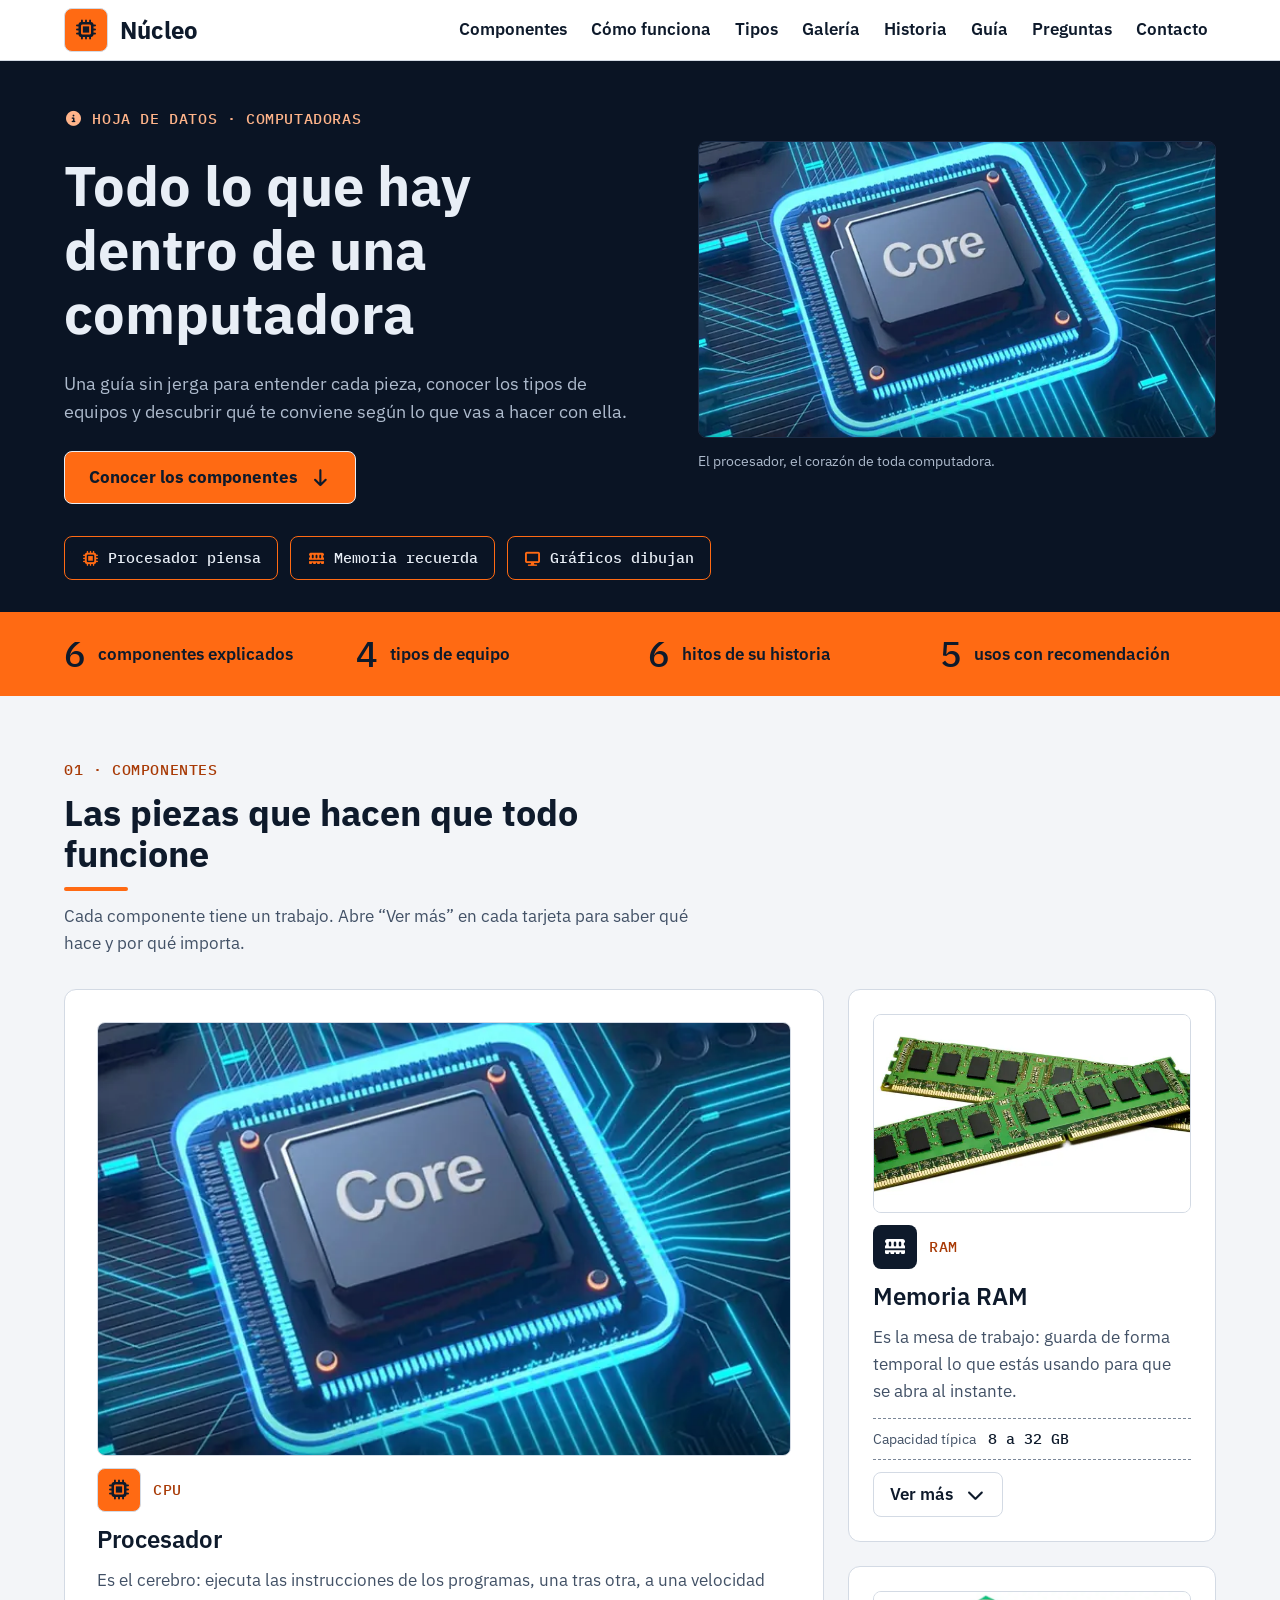
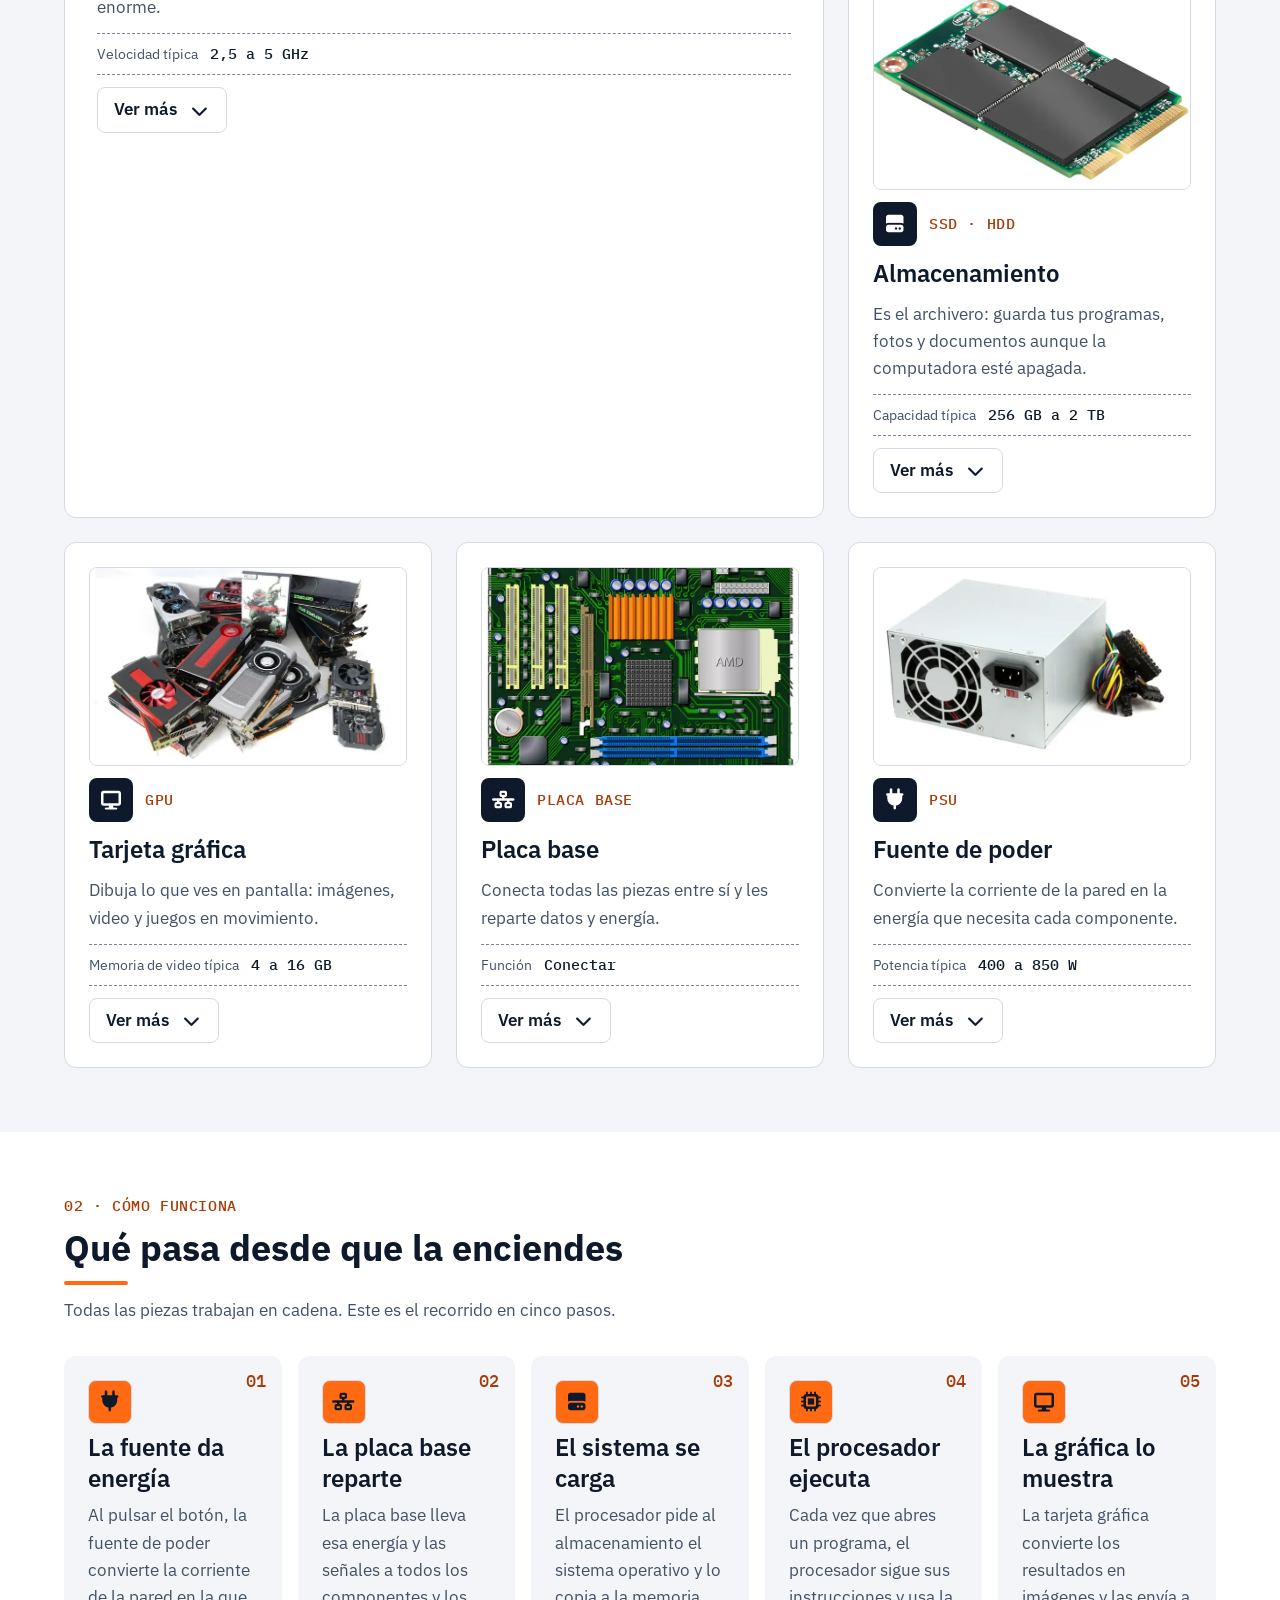
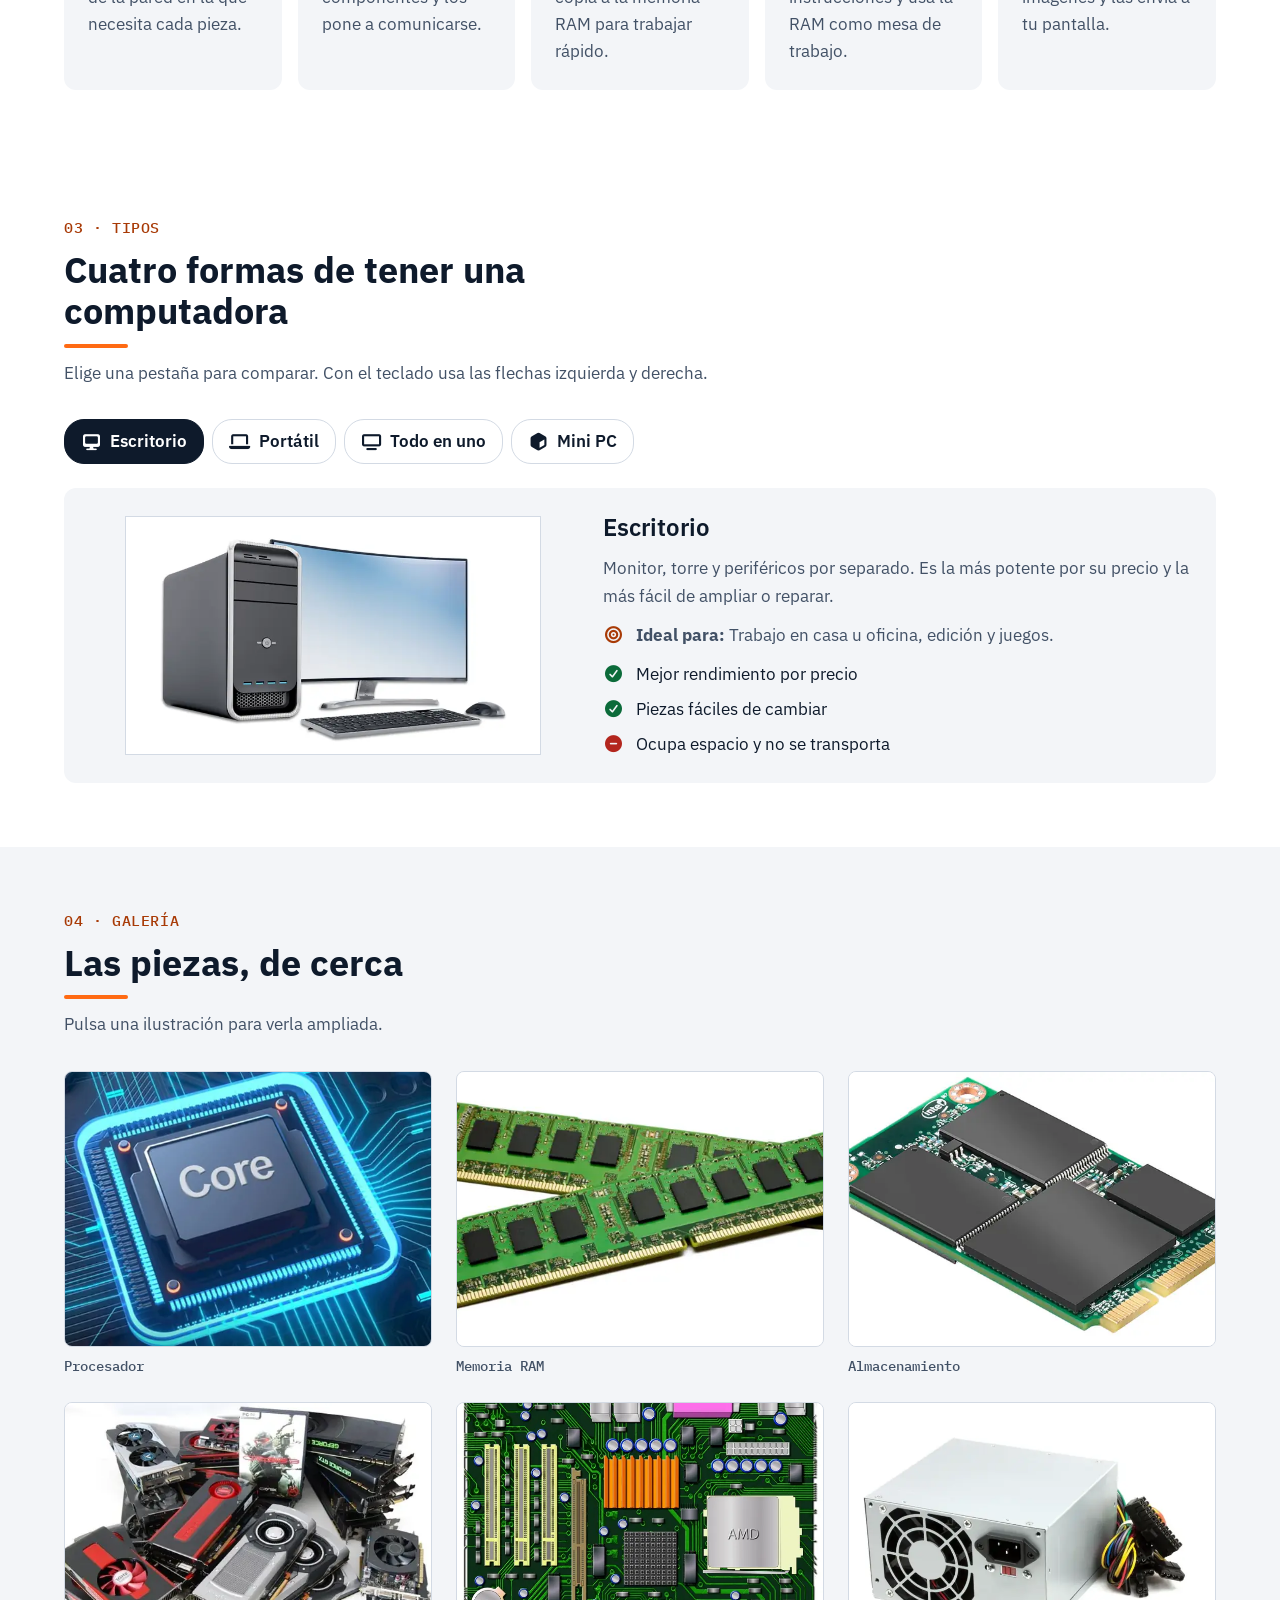
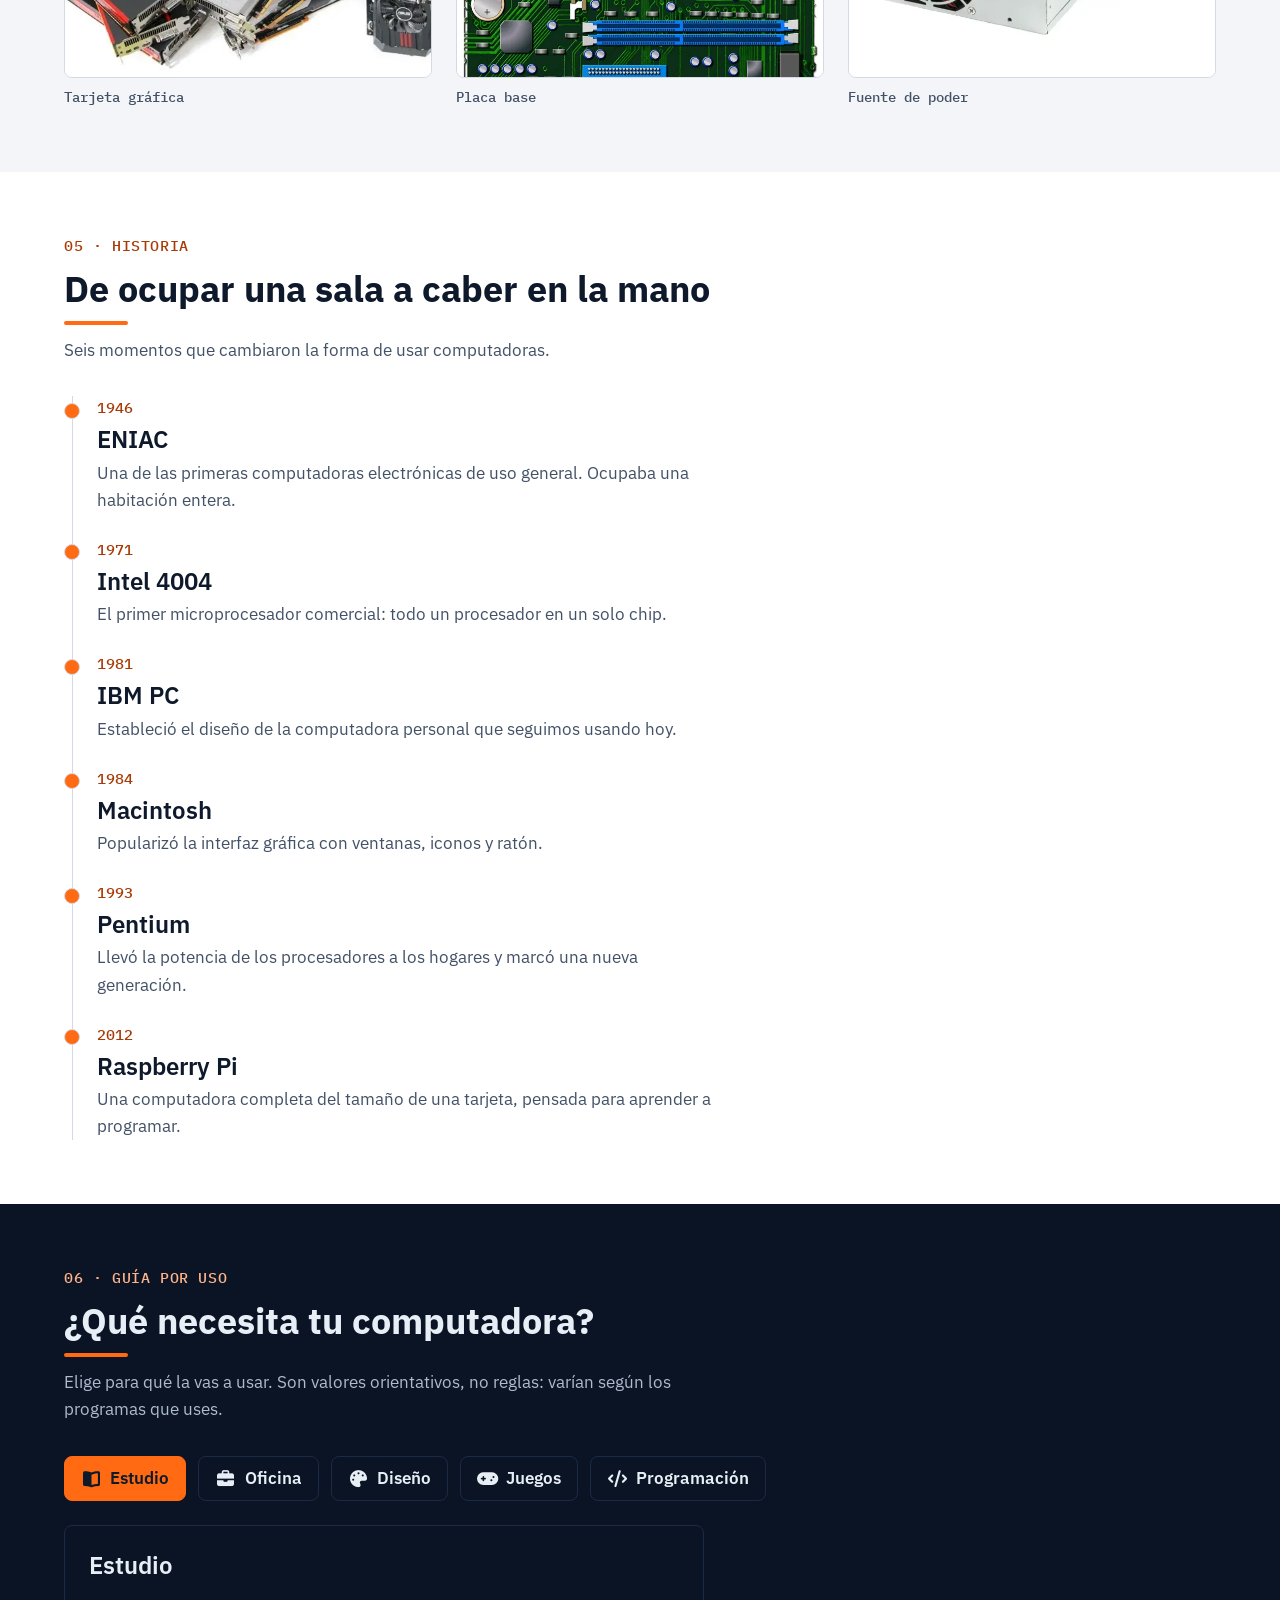
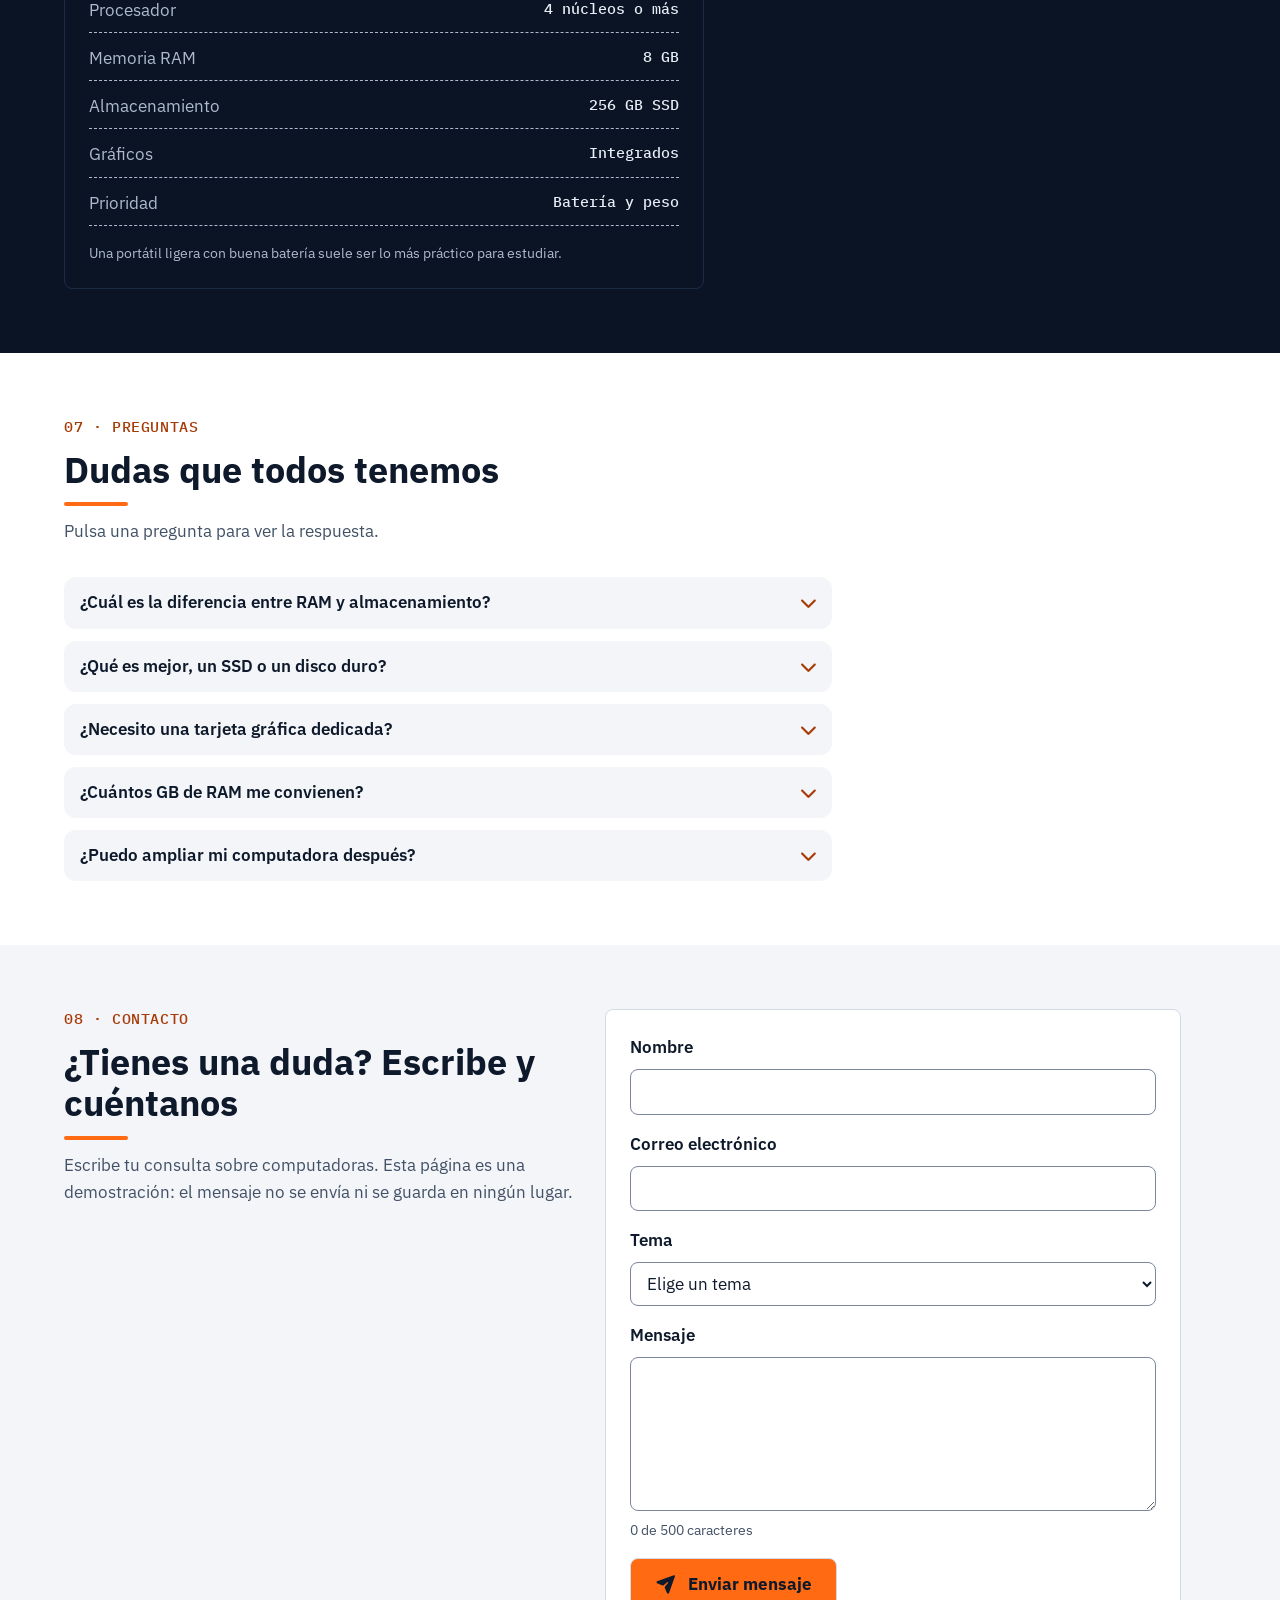
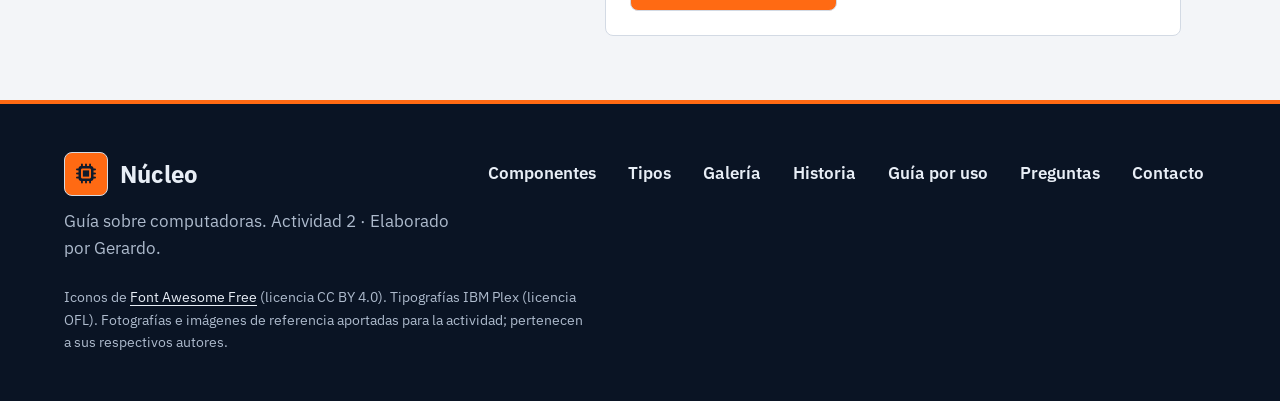
==== index.html @ 1a83756e "pagina estatica" ====
<!DOCTYPE html>
<html lang="es">
<head>
  <meta charset="utf-8">
  <meta name="viewport" content="width=device-width, initial-scale=1">
  <meta http-equiv="Content-Security-Policy" content="default-src 'self'; script-src 'self'; style-src 'self'; img-src 'self'; font-src 'self'; object-src 'none'; base-uri 'none'; form-action 'none'">
  <title>Núcleo · Qué hay dentro de una computadora</title>
  <meta name="description" content="Guía clara sobre computadoras: componentes, tipos, historia y qué equipo conviene según tu uso.">
  <link rel="icon" href="img/favicon.svg" type="image/svg+xml">
  <link rel="stylesheet" href="vendor/fontawesome/css/all.min.css">
  <link rel="stylesheet" href="css/estilos.css">
  <script src="js/app.js" defer></script>
</head>
<body>
  <a class="salto" href="#contenido">Saltar al contenido</a>

  <header class="encabezado">
    <div class="encabezado-interior">
      <a class="marca" href="#inicio" aria-label="Núcleo, ir al inicio">
        <span class="marca-logo"><i class="fa-solid fa-microchip" aria-hidden="true"></i></span>
        <span class="marca-nombre">Núcleo</span>
      </a>
      <button class="menu-boton" type="button" aria-expanded="false" aria-controls="menu-principal">
        <i class="fa-solid fa-bars" aria-hidden="true"></i>
        <span>Menú</span>
      </button>
      <nav id="menu-principal" class="menu" aria-label="Principal">
        <ul>
          <li><a href="#componentes">Componentes</a></li>
          <li><a href="#funcionamiento">Cómo funciona</a></li>
          <li><a href="#tipos">Tipos</a></li>
          <li><a href="#galeria">Galería</a></li>
          <li><a href="#historia">Historia</a></li>
          <li><a href="#guia">Guía</a></li>
          <li><a href="#preguntas">Preguntas</a></li>
          <li><a href="#contacto">Contacto</a></li>
        </ul>
      </nav>
    </div>
  </header>

  <main id="contenido">
    <section id="inicio" class="hero" aria-labelledby="hero-titulo">
      <div class="hero-interior">
        <div class="hero-texto">
          <p class="rotulo rotulo-noche"><i class="fa-solid fa-circle-info" aria-hidden="true"></i> Hoja de datos · Computadoras</p>
          <h1 id="hero-titulo">Todo lo que hay dentro de una computadora</h1>
          <p class="hero-descripcion">Una guía sin jerga para entender cada pieza, conocer los tipos de equipos y descubrir qué te conviene según lo que vas a hacer con ella.</p>
          <a class="boton boton-primario" href="#componentes">
            Conocer los componentes
            <i class="fa-solid fa-arrow-down" aria-hidden="true"></i>
          </a>
        </div>
        <figure class="hero-visual">
          <div class="hero-marco">
            <img src="img/procesador.webp" alt="Procesador moderno con la palabra Core sobre una placa con pistas luminosas azules" width="720" height="412">
          </div>
          <figcaption class="hero-leyenda">El procesador, el corazón de toda computadora.</figcaption>
        </figure>
      </div>
      <ul class="hero-luces" aria-label="Piezas que trabajan juntas">
        <li class="luz luz-1"><i class="fa-solid fa-microchip" aria-hidden="true"></i> Procesador piensa</li>
        <li class="luz luz-2"><i class="fa-solid fa-memory" aria-hidden="true"></i> Memoria recuerda</li>
        <li class="luz luz-3"><i class="fa-solid fa-display" aria-hidden="true"></i> Gráficos dibujan</li>
      </ul>
    </section>

    <section class="cifras" aria-label="La guía en cifras">
      <ul class="cifras-lista">
        <li><span class="cifra">6</span> <span>componentes explicados</span></li>
        <li><span class="cifra">4</span> <span>tipos de equipo</span></li>
        <li><span class="cifra">6</span> <span>hitos de su historia</span></li>
        <li><span class="cifra">5</span> <span>usos con recomendación</span></li>
      </ul>
    </section>

    <section id="componentes" class="seccion" aria-labelledby="componentes-titulo">
      <div class="contenedor">
        <header class="seccion-cabecera">
          <p class="rotulo">01 · Componentes</p>
          <h2 id="componentes-titulo">Las piezas que hacen que todo funcione</h2>
          <p class="seccion-intro">Cada componente tiene un trabajo. Abre “Ver más” en cada tarjeta para saber qué hace y por qué importa.</p>
        </header>
        <div class="tarjetas">
          <article class="tarjeta tarjeta-destacada">
            <img class="tarjeta-foto" src="img/procesador.webp" alt="Procesador moderno con la palabra Core sobre una placa con pistas luminosas" width="720" height="412" loading="lazy">
            <div class="tarjeta-cabecera">
              <span class="tarjeta-icono"><i class="fa-solid fa-microchip" aria-hidden="true"></i></span>
              <p class="rotulo">CPU</p>
            </div>
            <h3>Procesador</h3>
            <p>Es el cerebro: ejecuta las instrucciones de los programas, una tras otra, a una velocidad enorme.</p>
            <p class="dato"><span class="dato-rotulo">Velocidad típica</span> <span class="dato-valor">2,5 a 5 GHz</span></p>
            <button class="ver-mas" type="button" aria-expanded="false" aria-controls="detalle-cpu">
              <span class="ver-mas-texto">Ver más</span>
              <i class="fa-solid fa-chevron-down" aria-hidden="true"></i>
            </button>
            <div id="detalle-cpu" class="detalle" hidden>
              <p>Un procesador moderno reúne varios núcleos: cada uno puede encargarse de una tarea distinta al mismo tiempo. Más núcleos ayudan al editar video o al abrir muchos programas; una velocidad mayor ayuda a que cada tarea termine antes.</p>
              <h4>Qué mirar al comprar</h4>
              <ul class="lista-iconos">
                <li><i class="fa-solid fa-circle-check" aria-hidden="true"></i> Cantidad de núcleos e hilos</li>
                <li><i class="fa-solid fa-circle-check" aria-hidden="true"></i> Velocidad en GHz</li>
                <li><i class="fa-solid fa-circle-check" aria-hidden="true"></i> Que sea compatible con tu placa base</li>
              </ul>
              <p class="curioso"><i class="fa-solid fa-lightbulb" aria-hidden="true"></i> <span><strong>Dato curioso:</strong> Un procesador se calienta: por eso lleva un disipador con ventilador encima.</span></p>
            </div>
          </article>

          <article class="tarjeta">
            <img class="tarjeta-foto" src="img/memoria-ram.webp" alt="Dos módulos de memoria RAM sobre fondo blanco" width="720" height="412" loading="lazy">
            <div class="tarjeta-cabecera">
              <span class="tarjeta-icono"><i class="fa-solid fa-memory" aria-hidden="true"></i></span>
              <p class="rotulo">RAM</p>
            </div>
            <h3>Memoria RAM</h3>
            <p>Es la mesa de trabajo: guarda de forma temporal lo que estás usando para que se abra al instante.</p>
            <p class="dato"><span class="dato-rotulo">Capacidad típica</span> <span class="dato-valor">8 a 32 GB</span></p>
            <button class="ver-mas" type="button" aria-expanded="false" aria-controls="detalle-ram">
              <span class="ver-mas-texto">Ver más</span>
              <i class="fa-solid fa-chevron-down" aria-hidden="true"></i>
            </button>
            <div id="detalle-ram" class="detalle" hidden>
              <p>Cuando apagas la computadora, la RAM se vacía. Si te falta memoria, el equipo se vuelve lento al tener muchas pestañas o programas abiertos a la vez.</p>
              <h4>Qué mirar al comprar</h4>
              <ul class="lista-iconos">
                <li><i class="fa-solid fa-circle-check" aria-hidden="true"></i> Capacidad total en GB</li>
                <li><i class="fa-solid fa-circle-check" aria-hidden="true"></i> Tipo (DDR4 o DDR5) compatible con tu placa</li>
                <li><i class="fa-solid fa-circle-check" aria-hidden="true"></i> Dos módulos iguales rinden mejor que uno</li>
              </ul>
              <p class="curioso"><i class="fa-solid fa-lightbulb" aria-hidden="true"></i> <span><strong>Dato curioso:</strong> La RAM es miles de veces más rápida que un disco, por eso se usa de mesa de trabajo.</span></p>
            </div>
          </article>

          <article class="tarjeta">
            <img class="tarjeta-foto" src="img/almacenamiento.webp" alt="Unidad de estado sólido con sus chips negros y su conector dorado" width="720" height="412" loading="lazy">
            <div class="tarjeta-cabecera">
              <span class="tarjeta-icono"><i class="fa-solid fa-hard-drive" aria-hidden="true"></i></span>
              <p class="rotulo">SSD · HDD</p>
            </div>
            <h3>Almacenamiento</h3>
            <p>Es el archivero: guarda tus programas, fotos y documentos aunque la computadora esté apagada.</p>
            <p class="dato"><span class="dato-rotulo">Capacidad típica</span> <span class="dato-valor">256 GB a 2 TB</span></p>
            <button class="ver-mas" type="button" aria-expanded="false" aria-controls="detalle-almacenamiento">
              <span class="ver-mas-texto">Ver más</span>
              <i class="fa-solid fa-chevron-down" aria-hidden="true"></i>
            </button>
            <div id="detalle-almacenamiento" class="detalle" hidden>
              <p>Las unidades de estado sólido (SSD) no tienen partes móviles y arrancan el sistema mucho más rápido que los discos duros (HDD), que a cambio ofrecen más espacio por menos dinero.</p>
              <h4>Qué mirar al comprar</h4>
              <ul class="lista-iconos">
                <li><i class="fa-solid fa-circle-check" aria-hidden="true"></i> SSD antes que HDD si quieres velocidad</li>
                <li><i class="fa-solid fa-circle-check" aria-hidden="true"></i> Capacidad según tus archivos</li>
                <li><i class="fa-solid fa-circle-check" aria-hidden="true"></i> Formato: 2,5 pulgadas o M.2</li>
              </ul>
              <p class="curioso"><i class="fa-solid fa-lightbulb" aria-hidden="true"></i> <span><strong>Dato curioso:</strong> Un SSD no tiene partes que se muevan, así que resiste mejor los golpes.</span></p>
            </div>
          </article>

          <article class="tarjeta">
            <img class="tarjeta-foto" src="img/tarjeta-grafica.webp" alt="Montón de tarjetas gráficas de distintas marcas" width="720" height="412" loading="lazy">
            <div class="tarjeta-cabecera">
              <span class="tarjeta-icono"><i class="fa-solid fa-display" aria-hidden="true"></i></span>
              <p class="rotulo">GPU</p>
            </div>
            <h3>Tarjeta gráfica</h3>
            <p>Dibuja lo que ves en pantalla: imágenes, video y juegos en movimiento.</p>
            <p class="dato"><span class="dato-rotulo">Memoria de video típica</span> <span class="dato-valor">4 a 16 GB</span></p>
            <button class="ver-mas" type="button" aria-expanded="false" aria-controls="detalle-gpu">
              <span class="ver-mas-texto">Ver más</span>
              <i class="fa-solid fa-chevron-down" aria-hidden="true"></i>
            </button>
            <div id="detalle-gpu" class="detalle" hidden>
              <p>Muchos equipos traen los gráficos integrados en el procesador, suficientes para ofimática y video. Una tarjeta dedicada se vuelve útil en diseño 3D, edición de video y videojuegos exigentes.</p>
              <h4>Qué mirar al comprar</h4>
              <ul class="lista-iconos">
                <li><i class="fa-solid fa-circle-check" aria-hidden="true"></i> Memoria de video (GB)</li>
                <li><i class="fa-solid fa-circle-check" aria-hidden="true"></i> Que tu fuente tenga potencia y conectores suficientes</li>
                <li><i class="fa-solid fa-circle-check" aria-hidden="true"></i> Que quepa en tu gabinete</li>
              </ul>
              <p class="curioso"><i class="fa-solid fa-lightbulb" aria-hidden="true"></i> <span><strong>Dato curioso:</strong> Las tarjetas gráficas también se usan para tareas de cálculo, no solo para juegos.</span></p>
            </div>
          </article>

          <article class="tarjeta">
            <img class="tarjeta-foto" src="img/placa-base.webp" alt="Placa base con zócalo del procesador, ranuras de memoria y de expansión" width="720" height="412" loading="lazy">
            <div class="tarjeta-cabecera">
              <span class="tarjeta-icono"><i class="fa-solid fa-network-wired" aria-hidden="true"></i></span>
              <p class="rotulo">Placa base</p>
            </div>
            <h3>Placa base</h3>
            <p>Conecta todas las piezas entre sí y les reparte datos y energía.</p>
            <p class="dato"><span class="dato-rotulo">Función</span> <span class="dato-valor">Conectar</span></p>
            <button class="ver-mas" type="button" aria-expanded="false" aria-controls="detalle-placa">
              <span class="ver-mas-texto">Ver más</span>
              <i class="fa-solid fa-chevron-down" aria-hidden="true"></i>
            </button>
            <div id="detalle-placa" class="detalle" hidden>
              <p>Define qué procesador y qué memoria puedes instalar, y cuántas unidades o puertos admite. Es la pieza que decide cuánto podrás ampliar tu equipo en el futuro.</p>
              <h4>Qué mirar al comprar</h4>
              <ul class="lista-iconos">
                <li><i class="fa-solid fa-circle-check" aria-hidden="true"></i> Zócalo compatible con tu procesador</li>
                <li><i class="fa-solid fa-circle-check" aria-hidden="true"></i> Cantidad de ranuras de memoria</li>
                <li><i class="fa-solid fa-circle-check" aria-hidden="true"></i> Puertos y ranuras M.2 disponibles</li>
              </ul>
              <p class="curioso"><i class="fa-solid fa-lightbulb" aria-hidden="true"></i> <span><strong>Dato curioso:</strong> Los condensadores que se ven como cilindros guardan y suavizan la energía.</span></p>
            </div>
          </article>

          <article class="tarjeta">
            <img class="tarjeta-foto" src="img/fuente-poder.webp" alt="Fuente de poder metálica con ventilador, conector de corriente y cables de colores" width="720" height="412" loading="lazy">
            <div class="tarjeta-cabecera">
              <span class="tarjeta-icono"><i class="fa-solid fa-plug" aria-hidden="true"></i></span>
              <p class="rotulo">PSU</p>
            </div>
            <h3>Fuente de poder</h3>
            <p>Convierte la corriente de la pared en la energía que necesita cada componente.</p>
            <p class="dato"><span class="dato-rotulo">Potencia típica</span> <span class="dato-valor">400 a 850 W</span></p>
            <button class="ver-mas" type="button" aria-expanded="false" aria-controls="detalle-fuente">
              <span class="ver-mas-texto">Ver más</span>
              <i class="fa-solid fa-chevron-down" aria-hidden="true"></i>
            </button>
            <div id="detalle-fuente" class="detalle" hidden>
              <p>Una fuente de calidad protege al resto de las piezas. Debe tener potencia de sobra para el equipo: un equipo con tarjeta gráfica dedicada necesita más que uno de oficina.</p>
              <h4>Qué mirar al comprar</h4>
              <ul class="lista-iconos">
                <li><i class="fa-solid fa-circle-check" aria-hidden="true"></i> Potencia en vatios con margen</li>
                <li><i class="fa-solid fa-circle-check" aria-hidden="true"></i> Certificación de eficiencia</li>
                <li><i class="fa-solid fa-circle-check" aria-hidden="true"></i> Conectores para tu tarjeta gráfica</li>
              </ul>
              <p class="curioso"><i class="fa-solid fa-lightbulb" aria-hidden="true"></i> <span><strong>Dato curioso:</strong> Un ventilador enfría la fuente y saca el aire caliente del gabinete.</span></p>
            </div>
          </article>
        </div>
      </div>
    </section>

    <section id="funcionamiento" class="seccion seccion-alt" aria-labelledby="funcionamiento-titulo">
      <div class="contenedor">
        <header class="seccion-cabecera">
          <p class="rotulo">02 · Cómo funciona</p>
          <h2 id="funcionamiento-titulo">Qué pasa desde que la enciendes</h2>
          <p class="seccion-intro">Todas las piezas trabajan en cadena. Este es el recorrido en cinco pasos.</p>
        </header>
        <ol class="pasos">
          <li>
            <span class="paso-icono"><i class="fa-solid fa-plug" aria-hidden="true"></i></span>
            <h3>La fuente da energía</h3>
            <p>Al pulsar el botón, la fuente de poder convierte la corriente de la pared en la que necesita cada pieza.</p>
          </li>
          <li>
            <span class="paso-icono"><i class="fa-solid fa-network-wired" aria-hidden="true"></i></span>
            <h3>La placa base reparte</h3>
            <p>La placa base lleva esa energía y las señales a todos los componentes y los pone a comunicarse.</p>
          </li>
          <li>
            <span class="paso-icono"><i class="fa-solid fa-hard-drive" aria-hidden="true"></i></span>
            <h3>El sistema se carga</h3>
            <p>El procesador pide al almacenamiento el sistema operativo y lo copia a la memoria RAM para trabajar rápido.</p>
          </li>
          <li>
            <span class="paso-icono"><i class="fa-solid fa-microchip" aria-hidden="true"></i></span>
            <h3>El procesador ejecuta</h3>
            <p>Cada vez que abres un programa, el procesador sigue sus instrucciones y usa la RAM como mesa de trabajo.</p>
          </li>
          <li>
            <span class="paso-icono"><i class="fa-solid fa-display" aria-hidden="true"></i></span>
            <h3>La gráfica lo muestra</h3>
            <p>La tarjeta gráfica convierte los resultados en imágenes y las envía a tu pantalla.</p>
          </li>
        </ol>
      </div>
    </section>

    <section id="tipos" class="seccion seccion-alt" aria-labelledby="tipos-titulo">
      <div class="contenedor">
        <header class="seccion-cabecera">
          <p class="rotulo">03 · Tipos</p>
          <h2 id="tipos-titulo">Cuatro formas de tener una computadora</h2>
          <p class="seccion-intro">Elige una pestaña para comparar. Con el teclado usa las flechas izquierda y derecha.</p>
        </header>
        <div class="pestanas">
          <div class="pestanas-lista" role="tablist" aria-label="Tipos de computadoras">
            <button class="pestana" id="pestana-escritorio" role="tab" type="button" aria-selected="true" aria-controls="panel-escritorio"><i class="fa-solid fa-desktop" aria-hidden="true"></i> Escritorio</button>
            <button class="pestana" id="pestana-portatil" role="tab" type="button" aria-selected="false" aria-controls="panel-portatil" tabindex="-1"><i class="fa-solid fa-laptop" aria-hidden="true"></i> Portátil</button>
            <button class="pestana" id="pestana-todo-en-uno" role="tab" type="button" aria-selected="false" aria-controls="panel-todo-en-uno" tabindex="-1"><i class="fa-solid fa-tv" aria-hidden="true"></i> Todo en uno</button>
            <button class="pestana" id="pestana-mini-pc" role="tab" type="button" aria-selected="false" aria-controls="panel-mini-pc" tabindex="-1"><i class="fa-solid fa-cube" aria-hidden="true"></i> Mini PC</button>
          </div>

          <div class="panel" id="panel-escritorio" role="tabpanel" aria-labelledby="pestana-escritorio" tabindex="0">
            <img src="img/tipo-escritorio.webp" alt="Dibujo de una computadora de escritorio con monitor, torre y teclado" width="320" height="240">
            <div class="panel-texto">
              <h3>Escritorio</h3>
              <p>Monitor, torre y periféricos por separado. Es la más potente por su precio y la más fácil de ampliar o reparar.</p>
              <p class="ideal"><i class="fa-solid fa-bullseye" aria-hidden="true"></i> <span><strong>Ideal para:</strong> Trabajo en casa u oficina, edición y juegos.</span></p>
              <ul class="lista-iconos">
                <li><i class="fa-solid fa-circle-check" aria-hidden="true"></i> Mejor rendimiento por precio</li>
                <li><i class="fa-solid fa-circle-check" aria-hidden="true"></i> Piezas fáciles de cambiar</li>
                <li><i class="fa-solid fa-circle-minus" aria-hidden="true"></i> Ocupa espacio y no se transporta</li>
              </ul>
            </div>
          </div>
          <div class="panel" id="panel-portatil" role="tabpanel" aria-labelledby="pestana-portatil" tabindex="0" hidden>
            <img src="img/tipo-portatil.webp" alt="Dibujo de una computadora portátil abierta" width="320" height="240">
            <div class="panel-texto">
              <h3>Portátil</h3>
              <p>Pantalla, teclado y batería en un solo cuerpo. Se lleva a todas partes y funciona sin enchufe durante horas.</p>
              <p class="ideal"><i class="fa-solid fa-bullseye" aria-hidden="true"></i> <span><strong>Ideal para:</strong> Estudiantes, viajes y trabajo en movimiento.</span></p>
              <ul class="lista-iconos">
                <li><i class="fa-solid fa-circle-check" aria-hidden="true"></i> Se transporta con facilidad</li>
                <li><i class="fa-solid fa-circle-check" aria-hidden="true"></i> Trae batería integrada</li>
                <li><i class="fa-solid fa-circle-minus" aria-hidden="true"></i> Ampliarla es más difícil</li>
              </ul>
            </div>
          </div>
          <div class="panel" id="panel-todo-en-uno" role="tabpanel" aria-labelledby="pestana-todo-en-uno" tabindex="0" hidden>
            <img src="img/tipo-todo-en-uno.webp" alt="Dibujo de una computadora todo en uno: la pantalla contiene las piezas" width="320" height="240">
            <div class="panel-texto">
              <h3>Todo en uno</h3>
              <p>Las piezas viven detrás de la pantalla. Deja el escritorio limpio y con pocos cables.</p>
              <p class="ideal"><i class="fa-solid fa-bullseye" aria-hidden="true"></i> <span><strong>Ideal para:</strong> Hogar, recepciones y oficinas con poco espacio.</span></p>
              <ul class="lista-iconos">
                <li><i class="fa-solid fa-circle-check" aria-hidden="true"></i> Ordenada y con pocos cables</li>
                <li><i class="fa-solid fa-circle-check" aria-hidden="true"></i> Ideal para el hogar y la oficina</li>
                <li><i class="fa-solid fa-circle-minus" aria-hidden="true"></i> Difícil de reparar o ampliar</li>
              </ul>
            </div>
          </div>
          <div class="panel" id="panel-mini-pc" role="tabpanel" aria-labelledby="pestana-mini-pc" tabindex="0" hidden>
            <img src="img/tipo-mini-pc.webp" alt="Dibujo de una mini PC: una caja pequeña junto a un monitor" width="320" height="240">
            <div class="panel-texto">
              <h3>Mini PC</h3>
              <p>Una caja del tamaño de un libro que se conecta a cualquier pantalla. Consume poca energía y casi no hace ruido.</p>
              <p class="ideal"><i class="fa-solid fa-bullseye" aria-hidden="true"></i> <span><strong>Ideal para:</strong> Salas, oficinas y proyectos con poco consumo.</span></p>
              <ul class="lista-iconos">
                <li><i class="fa-solid fa-circle-check" aria-hidden="true"></i> Ocupa muy poco espacio</li>
                <li><i class="fa-solid fa-circle-check" aria-hidden="true"></i> Bajo consumo de energía</li>
                <li><i class="fa-solid fa-circle-minus" aria-hidden="true"></i> Menos potencia para juegos exigentes</li>
              </ul>
            </div>
          </div>
        </div>
      </div>
    </section>

    <section id="galeria" class="seccion" aria-labelledby="galeria-titulo">
      <div class="contenedor">
        <header class="seccion-cabecera">
          <p class="rotulo">04 · Galería</p>
          <h2 id="galeria-titulo">Las piezas, de cerca</h2>
          <p class="seccion-intro">Pulsa una ilustración para verla ampliada.</p>
        </header>
        <ul class="galeria">
          <li><figure>
            <button class="miniatura" type="button" aria-label="Ampliar: Procesador" data-leyenda="Procesador: ejecuta las instrucciones de los programas.">
              <img src="img/procesador.webp" alt="Procesador visto desde arriba, con sus patas a los cuatro lados" width="320" height="240">
            </button>
            <figcaption>Procesador</figcaption>
          </figure></li>
          <li><figure>
            <button class="miniatura" type="button" aria-label="Ampliar: Memoria RAM" data-leyenda="Memoria RAM: guarda de forma temporal lo que estás usando.">
              <img src="img/memoria-ram.webp" alt="Módulo de memoria RAM con cuatro chips" width="320" height="240">
            </button>
            <figcaption>Memoria RAM</figcaption>
          </figure></li>
          <li><figure>
            <button class="miniatura" type="button" aria-label="Ampliar: Almacenamiento" data-leyenda="Almacenamiento: guarda tus archivos aunque se apague el equipo.">
              <img src="img/almacenamiento.webp" alt="Unidad de almacenamiento de estado sólido con su conector" width="320" height="240">
            </button>
            <figcaption>Almacenamiento</figcaption>
          </figure></li>
          <li><figure>
            <button class="miniatura" type="button" aria-label="Ampliar: Tarjeta gráfica" data-leyenda="Tarjeta gráfica: dibuja las imágenes que ves en pantalla.">
              <img src="img/tarjeta-grafica.webp" alt="Tarjeta gráfica con dos ventiladores y su conector" width="320" height="240">
            </button>
            <figcaption>Tarjeta gráfica</figcaption>
          </figure></li>
          <li><figure>
            <button class="miniatura" type="button" aria-label="Ampliar: Placa base" data-leyenda="Placa base: conecta todas las piezas y les reparte energía.">
              <img src="img/placa-base.webp" alt="Placa base con zócalo del procesador, ranuras de memoria y de expansión" width="320" height="240">
            </button>
            <figcaption>Placa base</figcaption>
          </figure></li>
          <li><figure>
            <button class="miniatura" type="button" aria-label="Ampliar: Fuente de poder" data-leyenda="Fuente de poder: convierte la corriente de la pared en energía para cada pieza.">
              <img src="img/fuente-poder.webp" alt="Fuente de poder con ventilador y cables de salida" width="320" height="240">
            </button>
            <figcaption>Fuente de poder</figcaption>
          </figure></li>
        </ul>
      </div>
    </section>

    <section id="historia" class="seccion seccion-alt" aria-labelledby="historia-titulo">
      <div class="contenedor">
        <header class="seccion-cabecera">
          <p class="rotulo">05 · Historia</p>
          <h2 id="historia-titulo">De ocupar una sala a caber en la mano</h2>
          <p class="seccion-intro">Seis momentos que cambiaron la forma de usar computadoras.</p>
        </header>
        <ol class="linea-tiempo">
          <li>
            <p class="anio">1946</p>
            <h3>ENIAC</h3>
            <p>Una de las primeras computadoras electrónicas de uso general. Ocupaba una habitación entera.</p>
          </li>
          <li>
            <p class="anio">1971</p>
            <h3>Intel 4004</h3>
            <p>El primer microprocesador comercial: todo un procesador en un solo chip.</p>
          </li>
          <li>
            <p class="anio">1981</p>
            <h3>IBM PC</h3>
            <p>Estableció el diseño de la computadora personal que seguimos usando hoy.</p>
          </li>
          <li>
            <p class="anio">1984</p>
            <h3>Macintosh</h3>
            <p>Popularizó la interfaz gráfica con ventanas, iconos y ratón.</p>
          </li>
          <li>
            <p class="anio">1993</p>
            <h3>Pentium</h3>
            <p>Llevó la potencia de los procesadores a los hogares y marcó una nueva generación.</p>
          </li>
          <li>
            <p class="anio">2012</p>
            <h3>Raspberry Pi</h3>
            <p>Una computadora completa del tamaño de una tarjeta, pensada para aprender a programar.</p>
          </li>
        </ol>
      </div>
    </section>

    <section id="guia" class="seccion seccion-noche" aria-labelledby="guia-titulo">
      <div class="contenedor">
        <header class="seccion-cabecera">
          <p class="rotulo rotulo-noche">06 · Guía por uso</p>
          <h2 id="guia-titulo">¿Qué necesita tu computadora?</h2>
          <p class="seccion-intro">Elige para qué la vas a usar. Son valores orientativos, no reglas: varían según los programas que uses.</p>
        </header>
        <div class="usos" role="group" aria-label="Uso principal">
          <button class="uso" type="button" aria-pressed="true" data-uso="estudio"><i class="fa-solid fa-book-open" aria-hidden="true"></i> Estudio</button>
          <button class="uso" type="button" aria-pressed="false" data-uso="oficina"><i class="fa-solid fa-briefcase" aria-hidden="true"></i> Oficina</button>
          <button class="uso" type="button" aria-pressed="false" data-uso="diseno"><i class="fa-solid fa-palette" aria-hidden="true"></i> Diseño</button>
          <button class="uso" type="button" aria-pressed="false" data-uso="juegos"><i class="fa-solid fa-gamepad" aria-hidden="true"></i> Juegos</button>
          <button class="uso" type="button" aria-pressed="false" data-uso="programacion"><i class="fa-solid fa-code" aria-hidden="true"></i> Programación</button>
        </div>
        <div id="guia-resultado" class="resultado" aria-live="polite">
          <h3 id="guia-uso-titulo">Estudio</h3>
          <dl class="ficha">
            <div><dt>Procesador</dt><dd>4 núcleos o más</dd></div>
            <div><dt>Memoria RAM</dt><dd>8 GB</dd></div>
            <div><dt>Almacenamiento</dt><dd>256 GB SSD</dd></div>
            <div><dt>Gráficos</dt><dd>Integrados</dd></div>
            <div><dt>Prioridad</dt><dd>Batería y peso</dd></div>
          </dl>
          <p id="guia-nota" class="nota">Una portátil ligera con buena batería suele ser lo más práctico para estudiar.</p>
        </div>
      </div>
    </section>

    <section id="preguntas" class="seccion seccion-alt" aria-labelledby="preguntas-titulo">
      <div class="contenedor">
        <header class="seccion-cabecera">
          <p class="rotulo">07 · Preguntas</p>
          <h2 id="preguntas-titulo">Dudas que todos tenemos</h2>
          <p class="seccion-intro">Pulsa una pregunta para ver la respuesta.</p>
        </header>
        <div class="preguntas">
          <details>
            <summary>¿Cuál es la diferencia entre RAM y almacenamiento?</summary>
            <p>La RAM guarda de forma temporal lo que usas en este momento y se vacía al apagar. El almacenamiento guarda tus archivos y programas de forma permanente. Piensa en la RAM como una mesa de trabajo y en el almacenamiento como el archivero.</p>
          </details>
          <details>
            <summary>¿Qué es mejor, un SSD o un disco duro?</summary>
            <p>El SSD es mucho más rápido y resistente a golpes; el disco duro (HDD) ofrece más espacio por menos dinero. Muchas personas usan un SSD para el sistema y los programas, y un disco duro para archivos grandes.</p>
          </details>
          <details>
            <summary>¿Necesito una tarjeta gráfica dedicada?</summary>
            <p>Para navegar, estudiar y trabajar con documentos bastan los gráficos integrados del procesador. Una tarjeta dedicada ayuda en videojuegos exigentes, diseño 3D y edición de video.</p>
          </details>
          <details>
            <summary>¿Cuántos GB de RAM me convienen?</summary>
            <p>Como referencia orientativa, 8 GB sirven para estudio y oficina, y 16 GB o más para diseño, programación y juegos. Depende de los programas que uses: revisa los requisitos de los tuyos.</p>
          </details>
          <details>
            <summary>¿Puedo ampliar mi computadora después?</summary>
            <p>En una de escritorio casi todo se puede cambiar o ampliar. En una portátil suele poder ampliarse la RAM y el almacenamiento, según el modelo. En un todo en uno o una mini PC la ampliación es más limitada.</p>
          </details>
        </div>
      </div>
    </section>

    <section id="contacto" class="seccion" aria-labelledby="contacto-titulo">
      <div class="contenedor contacto">
        <header class="seccion-cabecera">
          <p class="rotulo">08 · Contacto</p>
          <h2 id="contacto-titulo">¿Tienes una duda? Escribe y cuéntanos</h2>
          <p class="seccion-intro">Escribe tu consulta sobre computadoras. Esta página es una demostración: el mensaje no se envía ni se guarda en ningún lugar.</p>
        </header>
        <form id="formulario" novalidate>
          <div class="campo">
            <label for="nombre">Nombre</label>
            <input id="nombre" name="nombre" type="text" maxlength="80" autocomplete="name" aria-describedby="error-nombre">
            <p id="error-nombre" class="error"></p>
          </div>
          <div class="campo">
            <label for="correo">Correo electrónico</label>
            <input id="correo" name="correo" type="email" maxlength="120" autocomplete="email" aria-describedby="error-correo">
            <p id="error-correo" class="error"></p>
          </div>
          <div class="campo">
            <label for="tema">Tema</label>
            <select id="tema" name="tema" aria-describedby="error-tema">
              <option value="">Elige un tema</option>
              <option value="duda">Duda general</option>
              <option value="compra">Qué equipo comprar</option>
              <option value="piezas">Componentes y piezas</option>
              <option value="otro">Otro</option>
            </select>
            <p id="error-tema" class="error"></p>
          </div>
          <div class="campo">
            <label for="mensaje">Mensaje</label>
            <textarea id="mensaje" name="mensaje" rows="5" maxlength="500" aria-describedby="contador error-mensaje"></textarea>
            <p id="contador" class="contador">0 de 500 caracteres</p>
            <p id="error-mensaje" class="error"></p>
          </div>
          <button class="boton boton-primario" type="submit">
            <i class="fa-solid fa-paper-plane" aria-hidden="true"></i>
            Enviar mensaje
          </button>
          <p id="estado" class="estado" role="status"></p>
        </form>
      </div>
    </section>
  </main>

  <dialog id="visor" class="visor" aria-label="Ilustración ampliada">
    <figure>
      <img src="img/procesador.webp" alt="" width="320" height="240">
      <figcaption id="visor-leyenda"></figcaption>
    </figure>
    <button class="cerrar" type="button">
      <i class="fa-solid fa-xmark" aria-hidden="true"></i>
      <span>Cerrar</span>
    </button>
  </dialog>

  <footer class="pie">
    <div class="contenedor pie-interior">
      <div class="pie-marca">
        <a class="marca" href="#inicio" aria-label="Núcleo, ir al inicio">
          <span class="marca-logo"><i class="fa-solid fa-microchip" aria-hidden="true"></i></span>
          <span class="marca-nombre">Núcleo</span>
        </a>
        <p>Guía sobre computadoras. Actividad 2 · Elaborado por Gerardo.</p>
      </div>
      <nav aria-label="Secciones">
        <ul class="pie-enlaces">
          <li><a href="#componentes">Componentes</a></li>
          <li><a href="#tipos">Tipos</a></li>
          <li><a href="#galeria">Galería</a></li>
          <li><a href="#historia">Historia</a></li>
          <li><a href="#guia">Guía por uso</a></li>
          <li><a href="#preguntas">Preguntas</a></li>
          <li><a href="#contacto">Contacto</a></li>
        </ul>
      </nav>
      <p class="pie-creditos">Iconos de <a href="https://fontawesome.com" rel="noopener noreferrer">Font Awesome Free</a> (licencia CC BY 4.0). Tipografías IBM Plex (licencia OFL). Fotografías e imágenes de referencia aportadas para la actividad; pertenecen a sus respectivos autores.</p>
    </div>
  </footer>
</body>
</html>
---- css/estilos.css ----
/* Núcleo · estilos de la página (sistema de diseño "ficha técnica").
   Todo valor visual sale de los tokens de :root; ver docs/design/system.md. */

@font-face {
  font-family: "IBM Plex Sans";
  font-style: normal;
  font-weight: 400;
  font-display: swap;
  src: url("../fonts/ibm-plex-sans-latin-400-normal.woff2") format("woff2");
}
@font-face {
  font-family: "IBM Plex Sans";
  font-style: normal;
  font-weight: 600;
  font-display: swap;
  src: url("../fonts/ibm-plex-sans-latin-600-normal.woff2") format("woff2");
}
@font-face {
  font-family: "IBM Plex Sans";
  font-style: normal;
  font-weight: 700;
  font-display: swap;
  src: url("../fonts/ibm-plex-sans-latin-700-normal.woff2") format("woff2");
}
@font-face {
  font-family: "IBM Plex Mono";
  font-style: normal;
  font-weight: 500;
  font-display: swap;
  src: url("../fonts/ibm-plex-mono-latin-500-normal.woff2") format("woff2");
}

:root {
  /* Color */
  --color-bg: #F3F5F8;
  --color-surface: #FFFFFF;
  --color-text: #0E1A2B;
  --color-text-muted: #425166;
  --color-primary: #FF6A13;
  --color-on-primary: #0E1A2B;
  --color-night: #0A1424;
  --color-on-night: #E8EEF6;
  --color-on-night-muted: #AEBBCD;
  --color-accent-ink: #A83A06;
  --color-border: #7B8798;
  --color-line: #D3DAE4;
  --color-focus: #0B57D0;
  --color-focus-on-night: #FFB48A;
  --color-danger: #B3261E;
  --color-success: #0B6B3A;

  /* Tipografía */
  --font-sans: "IBM Plex Sans", system-ui, sans-serif;
  --font-mono: "IBM Plex Mono", ui-monospace, monospace;
  --text-h1: clamp(2rem, 1.2rem + 3.6vw, 3.5rem);
  --text-h2: clamp(1.625rem, 1.2rem + 1.6vw, 2.25rem);
  --text-h3: clamp(1.25rem, 1.1rem + 0.6vw, 1.5rem);
  --text-body: 1.0625rem;
  --text-small: 0.875rem;
  --text-mono: 0.9375rem;
  --leading-tight: 1.15;
  --leading-snug: 1.3;
  --leading-body: 1.6;

  /* Espaciado */
  --space-1: 0.25rem;
  --space-2: 0.5rem;
  --space-3: 0.75rem;
  --space-4: 1rem;
  --space-5: 1.5rem;
  --space-6: 2rem;
  --space-7: 3rem;
  --space-8: 4rem;
  --space-gutter: clamp(1rem, 4vw, 2rem);

  /* Radios, bordes y sombras */
  --radius-sm: 0.5rem;
  --radius-md: 0.75rem;
  --radius-lg: 1.25rem;
  --border-width: 1px;
  --border-width-strong: 1px;
  --border-width-focus: 2px;
  --shadow-hard: none;
  --shadow-hard-night: none;
  --color-hero-grid: #1B2B45;
  --color-scrim: rgba(10, 20, 36, 0.72);
  --shadow-modal: 0 1.5rem 4rem rgba(10, 20, 36, 0.25);

  /* Tamaños */
  --touch-min: 2.75rem;
  --content-max: 72rem;
  --measure: 65ch;

  /* Movimiento */
  --duration-fast: 150ms;
  --duration-base: 250ms;
  --duration-signature: 600ms;
  --ease-out: cubic-bezier(0.2, 0, 0, 1);
}

/* Base */
*, *::before, *::after { box-sizing: border-box; }

html {
  scroll-padding-top: 5.5rem;
  -webkit-text-size-adjust: 100%;
  text-size-adjust: 100%;
}

@media (prefers-reduced-motion: no-preference) {
  html { scroll-behavior: smooth; }
}

body {
  margin: 0;
  background: var(--color-bg);
  color: var(--color-text);
  font-family: var(--font-sans);
  font-size: var(--text-body);
  font-weight: 400;
  line-height: var(--leading-body);
  overflow-wrap: break-word;
}

img, svg { display: block; max-width: 100%; height: auto; }

h1, h2, h3 { margin: 0; line-height: var(--leading-tight); font-weight: 700; }
h1 { font-size: var(--text-h1); }
h2 { font-size: var(--text-h2); }
h3 { font-size: var(--text-h3); line-height: var(--leading-snug); font-weight: 600; }
p { margin: 0; }
ul, ol { margin: 0; padding: 0; list-style: none; }
a { color: var(--color-accent-ink); text-underline-offset: 0.2em; }
a:hover { text-decoration-thickness: var(--border-width-strong); }

:focus-visible {
  outline: var(--border-width-focus) solid var(--color-focus);
  outline-offset: 0.1875rem;
}

.salto {
  position: absolute;
  left: var(--space-4);
  top: -6rem;
  z-index: 30;
  padding: var(--space-3) var(--space-4);
  background: var(--color-surface);
  border: var(--border-width) solid var(--color-line);
  color: var(--color-text);
  font-weight: 600;
}
.salto:focus { top: var(--space-2); }

.contenedor {
  width: 100%;
  max-width: calc(var(--content-max) + 2 * var(--space-gutter));
  margin-inline: auto;
  padding-inline: var(--space-gutter);
}

/* Encabezado */
.encabezado {
  position: sticky;
  top: 0;
  z-index: 20;
  background: var(--color-surface);
  border-bottom: var(--border-width) solid var(--color-line);
}
.encabezado-interior {
  display: flex;
  flex-wrap: wrap;
  align-items: center;
  justify-content: space-between;
  gap: var(--space-2) var(--space-5);
  max-width: calc(var(--content-max) + 2 * var(--space-gutter));
  margin-inline: auto;
  padding: var(--space-2) var(--space-gutter);
}

.marca {
  display: inline-flex;
  align-items: center;
  gap: var(--space-3);
  min-height: var(--touch-min);
  color: inherit;
  text-decoration: none;
}
.marca-logo {
  display: grid;
  place-items: center;
  width: var(--touch-min);
  height: var(--touch-min);
  background: var(--color-primary);
  color: var(--color-on-primary);
  border: var(--border-width) solid var(--color-line);
  border-radius: var(--radius-sm);
  font-size: 1.25rem;
}
.marca-nombre {
  font-size: var(--text-h3);
  font-weight: 700;
  letter-spacing: 0.01em;
}

.menu ul { display: flex; flex-wrap: wrap; gap: var(--space-1) var(--space-2); }
.menu a, .pie-enlaces a {
  display: inline-flex;
  align-items: center;
  justify-content: center;
  min-height: var(--touch-min);
  min-width: var(--touch-min);
  padding-inline: var(--space-3);
  color: var(--color-text);
  font-weight: 600;
  text-decoration: none;
  border-radius: var(--radius-sm);
}
.menu a:hover { background: var(--color-bg); text-decoration: underline; text-decoration-thickness: var(--border-width-strong); }

.menu-boton { display: none; }

/* Botones */
.boton, .menu-boton, .ver-mas, .uso, .pestana, .cerrar {
  font: inherit;
  cursor: pointer;
}
.boton {
  display: inline-flex;
  align-items: center;
  justify-content: center;
  gap: var(--space-3);
  min-height: var(--touch-min);
  padding: var(--space-3) var(--space-5);
  border: var(--border-width) solid var(--color-line);
  border-radius: var(--radius-sm);
  font-weight: 700;
  text-decoration: none;
  transition: transform var(--duration-fast) var(--ease-out), box-shadow var(--duration-fast) var(--ease-out);
}
.boton-primario {
  background: var(--color-primary);
  color: var(--color-on-primary);
  box-shadow: var(--shadow-hard);
}
.boton-primario:hover { filter: brightness(1.08); }
.boton-primario:active { filter: brightness(0.94); }
.hero .boton-primario { box-shadow: var(--shadow-hard-night); border-color: var(--color-on-night); }


.hero :focus-visible, .seccion-noche :focus-visible, .pie :focus-visible { outline-color: var(--color-focus-on-night); }

/* Hero */
.hero {
  background-color: var(--color-night);
  color: var(--color-on-night);
  padding-block: var(--space-7) var(--space-6);
}
.hero-interior {
  display: grid;
  gap: var(--space-6);
  max-width: calc(var(--content-max) + 2 * var(--space-gutter));
  margin-inline: auto;
  padding-inline: var(--space-gutter);
  align-items: center;
}
.hero-texto { display: grid; gap: var(--space-5); justify-items: start; }
.hero-descripcion { max-width: var(--measure); color: var(--color-on-night-muted); font-size: 1.125rem; }
.hero-visual { margin: 0; display: grid; gap: var(--space-3); }
.hero-marco {
  background: var(--color-surface);
  border: var(--border-width) solid var(--color-hero-grid);
  border-radius: var(--radius-sm);
  box-shadow: var(--shadow-hard-night);
  overflow: hidden;
}
.hero-marco img { width: 100%; }
.hero-leyenda { color: var(--color-on-night-muted); font-size: var(--text-small); }

.hero-luces {
  display: flex;
  flex-wrap: wrap;
  gap: var(--space-3);
  max-width: calc(var(--content-max) + 2 * var(--space-gutter));
  margin: var(--space-6) auto 0;
  padding-inline: var(--space-gutter);
}
.luz {
  display: inline-flex;
  align-items: center;
  gap: var(--space-2);
  min-height: var(--touch-min);
  padding: var(--space-2) var(--space-4);
  border: var(--border-width-strong) solid var(--color-primary);
  border-radius: var(--radius-sm);
  font-family: var(--font-mono);
  font-size: var(--text-mono);
  font-weight: 500;
  color: var(--color-on-night);
  animation: encender var(--duration-signature) var(--ease-out) both;
}
.luz i { color: var(--color-primary); }
.luz-1 { animation-delay: var(--duration-signature); }
.luz-2 { animation-delay: calc(var(--duration-signature) * 2); }
.luz-3 { animation-delay: calc(var(--duration-signature) * 3); }
@keyframes encender {
  from { opacity: 0.12; transform: translateY(0.5rem); }
  to { opacity: 1; transform: none; }
}

.rotulo {
  font-family: var(--font-mono);
  font-size: var(--text-mono);
  font-weight: 500;
  line-height: var(--leading-snug);
  letter-spacing: 0.04em;
  text-transform: uppercase;
  color: var(--color-accent-ink);
}
.rotulo-noche { color: var(--color-focus-on-night); }

/* Franja de cifras */
.cifras { background: var(--color-primary); color: var(--color-on-primary); }
.cifras-lista {
  display: grid;
  grid-template-columns: repeat(2, minmax(0, 1fr));
  gap: var(--space-4);
  max-width: calc(var(--content-max) + 2 * var(--space-gutter));
  margin-inline: auto;
  padding: var(--space-5) var(--space-gutter);
}
.cifras-lista li { display: flex; align-items: center; gap: var(--space-3); font-weight: 600; line-height: var(--leading-snug); }
.cifra { font-family: var(--font-mono); font-size: var(--text-h2); font-weight: 500; line-height: 1; }

/* Secciones */
.seccion { padding-block: var(--space-8); }
.seccion-alt { background: var(--color-surface); }
.seccion-noche { background: var(--color-night); color: var(--color-on-night); }
.seccion-cabecera h2::after { content: ""; display: block; width: 4rem; height: 0.25rem; margin-top: var(--space-3); background: var(--color-primary); border-radius: var(--radius-sm); }
.seccion-cabecera { display: grid; gap: var(--space-3); max-width: var(--measure); margin-bottom: var(--space-6); }
.seccion-intro { color: var(--color-text-muted); }
.seccion-noche .seccion-intro { color: var(--color-on-night-muted); }

/* Tarjetas */
.tarjetas { display: grid; gap: var(--space-5); align-items: start; }
.tarjeta {
  display: grid;
  gap: var(--space-3);
  padding: var(--space-5);
  background: var(--color-surface);
  border: var(--border-width) solid var(--color-line);
  border-radius: var(--radius-md);
  box-shadow: var(--shadow-hard);
}
.tarjeta-cabecera { display: flex; align-items: center; gap: var(--space-3); }
.tarjeta-icono {
  display: grid;
  place-items: center;
  width: var(--touch-min);
  height: var(--touch-min);
  background: var(--color-text);
  color: var(--color-surface);
  border-radius: var(--radius-sm);
  font-size: 1.25rem;
}
.tarjeta-destacada .tarjeta-icono { background: var(--color-primary); color: var(--color-on-primary); border: var(--border-width) solid var(--color-line); }
.tarjeta p { color: var(--color-text-muted); }
.tarjeta .rotulo { color: var(--color-accent-ink); }
.dato {
  display: flex;
  flex-wrap: wrap;
  align-items: baseline;
  gap: var(--space-1) var(--space-3);
  padding-block: var(--space-2);
  border-block: var(--border-width) dashed var(--color-border);
}
.dato-rotulo { font-size: var(--text-small); color: var(--color-text-muted); }
.dato-valor { font-family: var(--font-mono); font-size: var(--text-mono); font-weight: 500; color: var(--color-text); }
.ver-mas {
  display: inline-flex;
  align-items: center;
  justify-content: space-between;
  gap: var(--space-3);
  min-height: var(--touch-min);
  padding: var(--space-2) var(--space-4);
  background: var(--color-surface);
  color: var(--color-text);
  border: var(--border-width) solid var(--color-line);
  border-radius: var(--radius-sm);
  font-weight: 600;
  justify-self: start;
}
.ver-mas:hover { background: var(--color-bg); }
.ver-mas i { transition: transform var(--duration-base) var(--ease-out); }
.ver-mas[aria-expanded="true"] i { transform: rotate(180deg); }
.detalle { padding: var(--space-4); background: var(--color-bg); border-inline-start: var(--space-1) solid var(--color-primary); }
.detalle p { color: var(--color-text); }

/* Pestañas */
.pestanas-lista { display: flex; flex-wrap: wrap; gap: var(--space-2); margin-bottom: var(--space-5); }
.pestana {
  display: inline-flex;
  align-items: center;
  gap: var(--space-2);
  min-height: var(--touch-min);
  padding: var(--space-2) var(--space-4);
  background: var(--color-surface);
  color: var(--color-text);
  border: var(--border-width) solid var(--color-line);
  border-radius: var(--radius-lg);
  font-weight: 600;
}
.pestana[aria-selected="true"] { background: var(--color-text); color: var(--color-surface); border-color: var(--color-text); }
.panel {
  display: grid;
  gap: var(--space-5);
  padding: var(--space-5);
  background: var(--color-bg);
  border-radius: var(--radius-md);
  align-items: center;
}
.panel[hidden] { display: none; }
.panel img { width: 100%; max-width: 20rem; margin-inline: auto; border: var(--border-width) solid var(--color-line); }
.panel-texto { display: grid; gap: var(--space-3); align-content: start; }
.panel-texto p { color: var(--color-text-muted); }
.lista-iconos { display: grid; gap: var(--space-2); }
.lista-iconos li { display: flex; gap: var(--space-3); align-items: baseline; }
.lista-iconos .fa-circle-check { color: var(--color-success); }
.lista-iconos .fa-circle-minus { color: var(--color-danger); }

/* Galería */
.galeria { display: grid; grid-template-columns: repeat(2, minmax(0, 1fr)); gap: var(--space-4); }
.galeria figure { margin: 0; display: grid; gap: var(--space-2); }
.galeria figcaption { font-family: var(--font-mono); font-size: var(--text-small); color: var(--color-text-muted); }
.miniatura {
  display: block;
  width: 100%;
  padding: 0;
  background: var(--color-surface);
  border: var(--border-width) solid var(--color-line);
  border-radius: var(--radius-sm);
  cursor: zoom-in;
  overflow: hidden;
  transition: transform var(--duration-fast) var(--ease-out);
}
.miniatura img { width: 100%; }
.miniatura:hover { filter: brightness(1.04); }

/* Diálogo */
.visor {
  width: min(92vw, 40rem);
  max-height: 92vh;
  padding: 0;
  background: var(--color-surface);
  color: var(--color-text);
  border: var(--border-width) solid var(--color-line);
  border-radius: var(--radius-sm);
  box-shadow: var(--shadow-modal);
  overflow: auto;
}
.visor::backdrop { background: var(--color-scrim); }
.visor figure { margin: 0; padding: var(--space-5); display: grid; gap: var(--space-3); }
.visor figcaption { font-weight: 600; }
.visor img { width: 100%; border: var(--border-width) solid var(--color-line); }
.cerrar {
  display: inline-flex;
  align-items: center;
  gap: var(--space-2);
  min-height: var(--touch-min);
  margin: 0 var(--space-5) var(--space-5);
  padding: var(--space-2) var(--space-4);
  background: var(--color-primary);
  color: var(--color-on-primary);
  border: var(--border-width) solid var(--color-line);
  border-radius: var(--radius-sm);
  font-weight: 700;
}
.visor[open] { animation: aparecer var(--duration-base) var(--ease-out); }
@keyframes aparecer {
  from { opacity: 0; transform: translateY(0.5rem); }
  to { opacity: 1; transform: none; }
}

/* Línea del tiempo */
.linea-tiempo { display: grid; gap: var(--space-5); border-inline-start: var(--border-width) solid var(--color-line); margin-inline-start: var(--space-2); }
.linea-tiempo li { position: relative; display: grid; gap: var(--space-1); padding-inline-start: var(--space-5); max-width: var(--measure); }
.linea-tiempo li::before {
  content: "";
  position: absolute;
  inset-inline-start: -0.5625rem;
  top: 0.4rem;
  width: 1rem;
  height: 1rem;
  background: var(--color-primary);
  border: var(--border-width) solid var(--color-line);
  border-radius: var(--radius-sm);
}
.anio { font-family: var(--font-mono); font-size: var(--text-mono); font-weight: 500; color: var(--color-accent-ink); }
.linea-tiempo p:not(.anio) { color: var(--color-text-muted); }

/* Guía por uso */
.usos { display: flex; flex-wrap: wrap; gap: var(--space-3); margin-bottom: var(--space-5); }
.uso {
  display: inline-flex;
  align-items: center;
  gap: var(--space-2);
  min-height: var(--touch-min);
  padding: var(--space-2) var(--space-4);
  background: transparent;
  color: var(--color-on-night);
  border: var(--border-width) solid var(--color-hero-grid);
  border-radius: var(--radius-sm);
  font-weight: 600;
}
.uso[aria-pressed="true"] { background: var(--color-primary); color: var(--color-on-primary); border-color: var(--color-primary); }
.resultado { display: grid; gap: var(--space-4); padding: var(--space-5); border: var(--border-width) solid var(--color-hero-grid); border-radius: var(--radius-sm); box-shadow: var(--shadow-hard-night); max-width: 40rem; }
.ficha { display: grid; gap: var(--space-3); margin: 0; }
.ficha div { display: flex; flex-wrap: wrap; justify-content: space-between; gap: var(--space-1) var(--space-4); padding-bottom: var(--space-2); border-bottom: var(--border-width) dashed var(--color-on-night-muted); }
.ficha dt { color: var(--color-on-night-muted); }
.ficha dd { margin: 0; font-family: var(--font-mono); font-size: var(--text-mono); font-weight: 500; color: var(--color-on-night); }
.nota { color: var(--color-on-night-muted); font-size: var(--text-small); }

/* Fotos en tarjetas y paneles */
.tarjeta-foto {
  width: 100%;
  aspect-ratio: 16 / 10;
  object-fit: cover;
  background: var(--color-surface);
  border: var(--border-width) solid var(--color-line);
  border-radius: var(--radius-sm);
}
.miniatura img { aspect-ratio: 4 / 3; object-fit: cover; }
.panel img { background: var(--color-surface); object-fit: contain; max-width: 26rem; }
.detalle h4 { font-size: var(--text-body); margin-bottom: var(--space-2); }
.detalle .lista-iconos { margin-bottom: var(--space-3); }
.detalle .lista-iconos li { color: var(--color-text); }
.curioso, .ideal { display: flex; gap: var(--space-3); align-items: baseline; }
.curioso i, .ideal i { color: var(--color-accent-ink); }
.ideal { color: var(--color-text); }

/* Pasos de cómo funciona */
.pasos { display: grid; gap: var(--space-4); counter-reset: paso; }
.pasos li {
  position: relative;
  display: grid;
  gap: var(--space-2);
  padding: var(--space-5);
  background: var(--color-bg);
  border-radius: var(--radius-md);
  align-content: start;
}
.pasos li::after {
  counter-increment: paso;
  content: counter(paso, decimal-leading-zero);
  position: absolute;
  top: var(--space-3);
  right: var(--space-4);
  font-family: var(--font-mono);
  font-weight: 500;
  color: var(--color-accent-ink);
}
.paso-icono {
  display: grid;
  place-items: center;
  width: var(--touch-min);
  height: var(--touch-min);
  background: var(--color-primary);
  color: var(--color-on-primary);
  border: var(--border-width) solid var(--color-line);
  border-radius: var(--radius-sm);
  font-size: 1.25rem;
}
.pasos p { color: var(--color-text-muted); }

/* Preguntas frecuentes */
.preguntas { display: grid; gap: var(--space-3); max-width: 48rem; }
.preguntas details { background: var(--color-bg); border-radius: var(--radius-md); }
.preguntas summary {
  display: flex;
  align-items: center;
  justify-content: space-between;
  gap: var(--space-3);
  min-height: var(--touch-min);
  padding: var(--space-3) var(--space-4);
  font-weight: 600;
  cursor: pointer;
  list-style: none;
}
.preguntas summary::-webkit-details-marker { display: none; }
.preguntas summary::after { content: "\f078"; font-family: "Font Awesome 7 Free"; font-weight: 900; color: var(--color-accent-ink); transition: transform var(--duration-base) var(--ease-out); }
.preguntas details[open] summary::after { transform: rotate(180deg); }
.preguntas details p { padding: 0 var(--space-4) var(--space-4); color: var(--color-text-muted); }

/* Formulario */
.contacto { display: grid; gap: var(--space-6); }
#formulario { display: grid; gap: var(--space-4); max-width: 36rem; padding: var(--space-5); background: var(--color-surface); border: var(--border-width) solid var(--color-line); border-radius: var(--radius-sm); box-shadow: var(--shadow-hard); }
.campo { display: grid; gap: var(--space-2); }
.campo label { font-weight: 600; }
.campo input, .campo select, .campo textarea {
  width: 100%;
  min-height: var(--touch-min);
  padding: var(--space-2) var(--space-3);
  background: var(--color-surface);
  color: var(--color-text);
  border: var(--border-width) solid var(--color-border);
  border-radius: var(--radius-sm);
  font: inherit;
}
.campo textarea { resize: vertical; }
.campo [aria-invalid="true"] { border-color: var(--color-danger); }
.contador { font-size: var(--text-small); color: var(--color-text-muted); }
.error { color: var(--color-danger); font-size: var(--text-small); font-weight: 600; }
.error:empty { display: none; }
.error::before { content: "\f071"; font-family: "Font Awesome 7 Free"; font-weight: 900; margin-inline-end: var(--space-2); }
#formulario .boton { justify-self: start; }
.estado { font-weight: 600; }
.estado:empty { display: none; }
.estado.exito { color: var(--color-success); padding: var(--space-4); background: var(--color-bg); border-inline-start: var(--space-1) solid var(--color-success); }
.estado.exito::before { content: "\f058"; font-family: "Font Awesome 7 Free"; font-weight: 900; margin-inline-end: var(--space-2); }

/* Pie */
.pie { background: var(--color-night); color: var(--color-on-night); padding-block: var(--space-7); border-top: var(--space-1) solid var(--color-primary); }
.pie-interior { display: grid; gap: var(--space-5); }
.pie-marca { display: grid; gap: var(--space-3); color: var(--color-on-night-muted); }
.pie .marca { color: var(--color-on-night); }
.pie-enlaces { display: flex; flex-wrap: wrap; gap: var(--space-1) var(--space-2); }
.pie .pie-enlaces a { color: var(--color-on-night); }
.pie-creditos { color: var(--color-on-night-muted); font-size: var(--text-small); max-width: var(--measure); }
.pie a { color: var(--color-on-night); }

/* Con JavaScript el menú móvil se pliega; sin él, queda visible */
.js .menu-boton {
  display: inline-flex;
  align-items: center;
  gap: var(--space-2);
  min-height: var(--touch-min);
  padding: var(--space-2) var(--space-4);
  background: var(--color-surface);
  color: var(--color-text);
  border: var(--border-width) solid var(--color-line);
  border-radius: var(--radius-sm);
  font-weight: 600;
}
.js .menu { display: none; width: 100%; }
.js .menu.abierto { display: block; }
.js .menu ul { flex-direction: column; }
.js .menu a { justify-content: flex-start; width: 100%; }

@media (min-width: 40em) {
  .cifras-lista { grid-template-columns: repeat(4, minmax(0, 1fr)); }
  .pasos { grid-template-columns: repeat(2, minmax(0, 1fr)); }
  .tarjetas { grid-template-columns: repeat(2, minmax(0, 1fr)); }
  .tarjeta-destacada { grid-column: span 2; }
  .tarjeta:last-child { grid-column: span 2; }
  .galeria { grid-template-columns: repeat(3, minmax(0, 1fr)); gap: var(--space-5); }
  .panel { grid-template-columns: minmax(0, 1fr) minmax(0, 1.2fr); }
  .pie-interior { grid-template-columns: 1fr auto; align-items: start; }
  .pie-creditos { grid-column: 1 / -1; }
}

@media (min-width: 64em) {
  .pasos { grid-template-columns: repeat(5, minmax(0, 1fr)); }
  .menu a { padding-inline: var(--space-2); }
  .js .menu-boton { display: none; }
  .js .menu, .js .menu.abierto { display: block; width: auto; }
  .js .menu ul { flex-direction: row; }
  .js .menu a { width: auto; justify-content: center; }
  .hero-interior { grid-template-columns: minmax(0, 1.1fr) minmax(0, 1fr); gap: var(--space-8); }
  .tarjetas { grid-template-columns: repeat(3, minmax(0, 1fr)); }
  .tarjeta-destacada { grid-column: span 2; grid-row: span 2; align-self: stretch; align-content: start; padding: var(--space-6); }
  .tarjeta:last-child { grid-column: auto; }
  .contacto { grid-template-columns: minmax(0, 1fr) minmax(0, 1.2fr); align-items: start; }
}

/* Movimiento reducido: sin animaciones ni transiciones, la página se ve completa */
@media (prefers-reduced-motion: reduce) {
  *, *::before, *::after {
    animation: none !important;
    transition: none !important;
  }
}
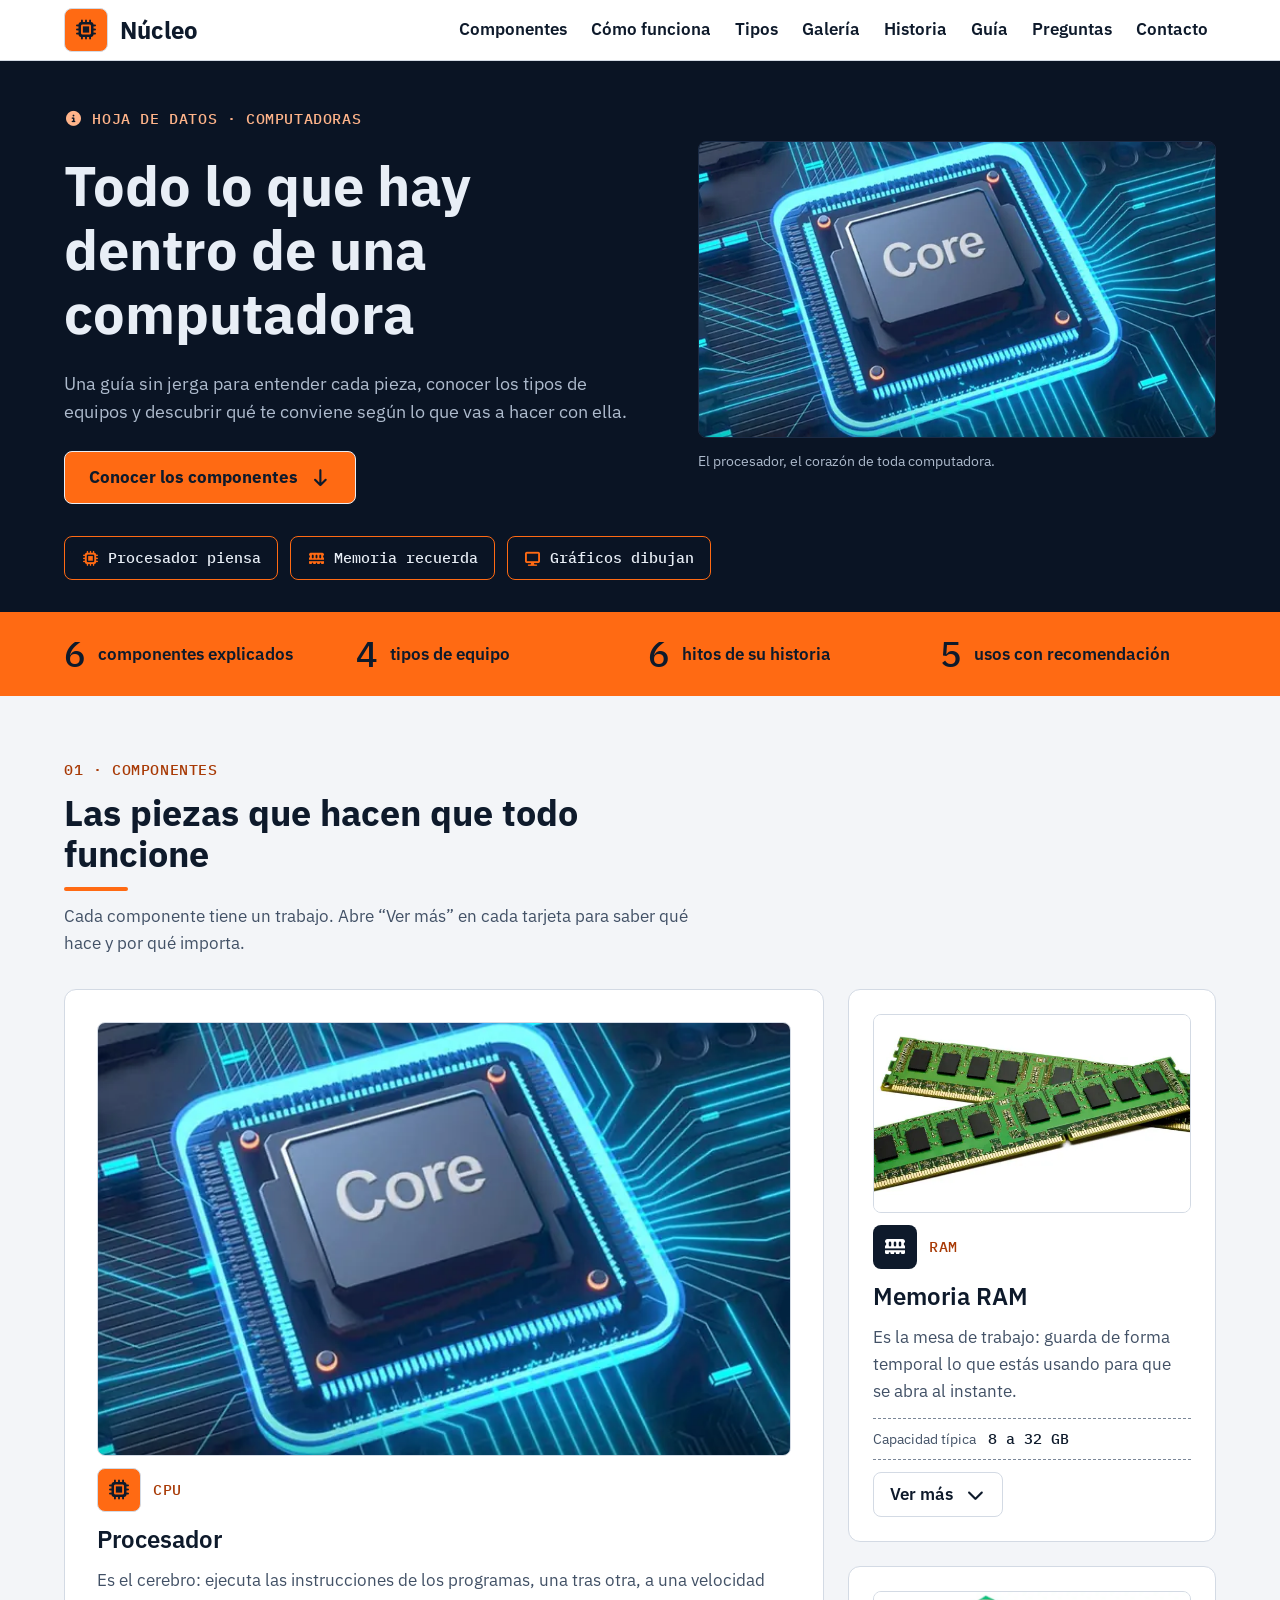
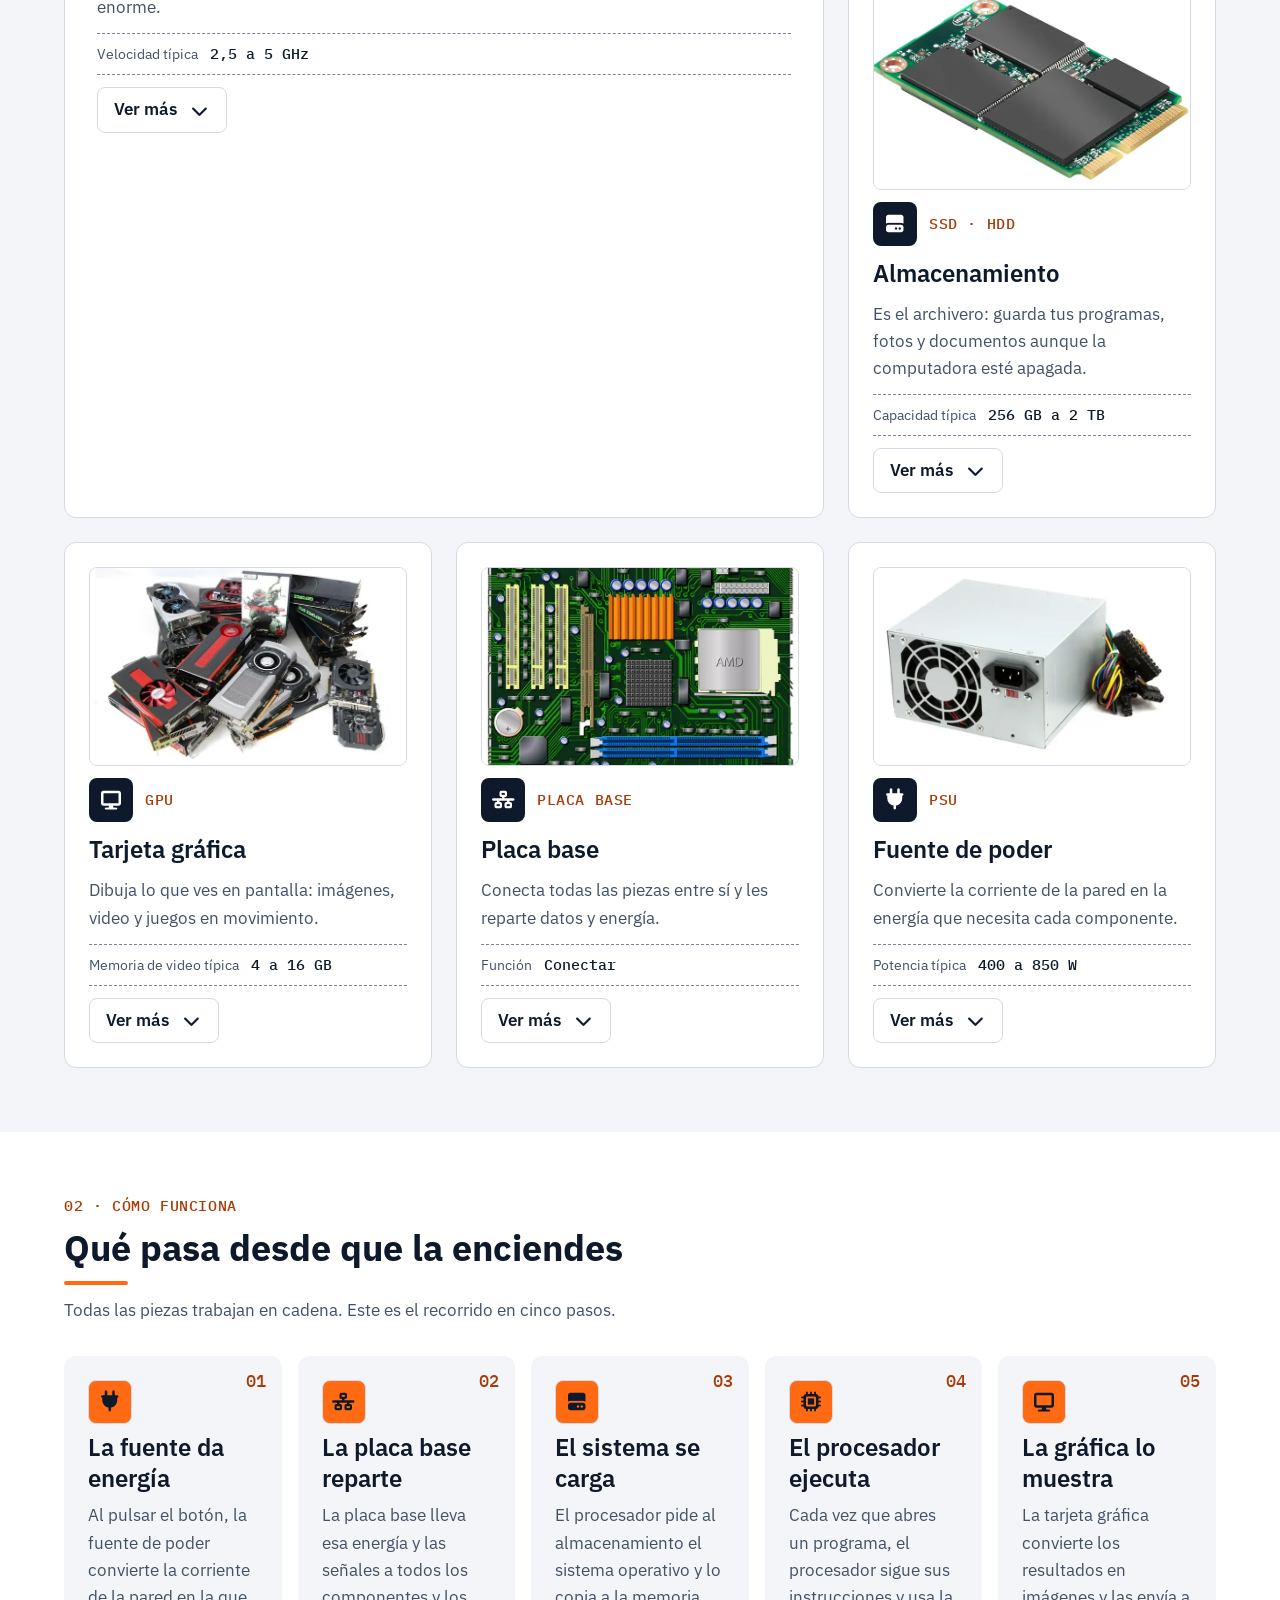
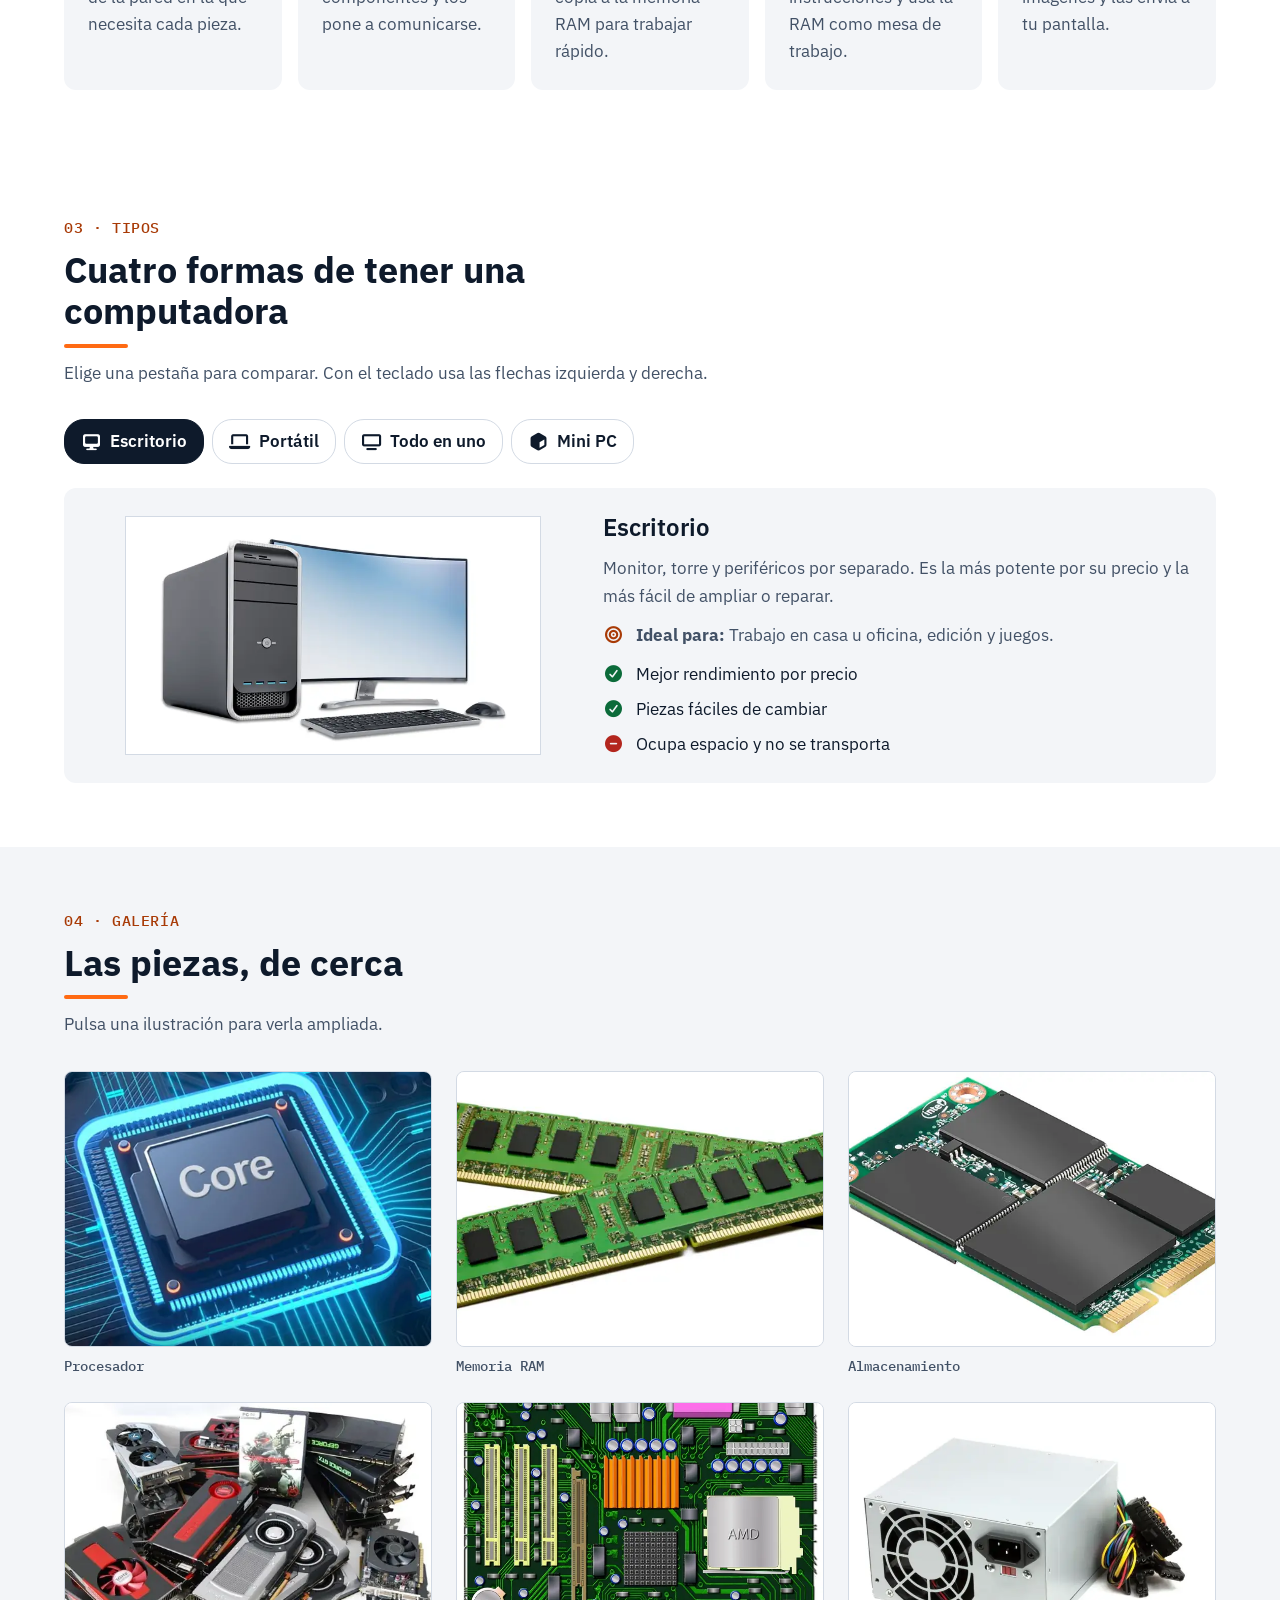
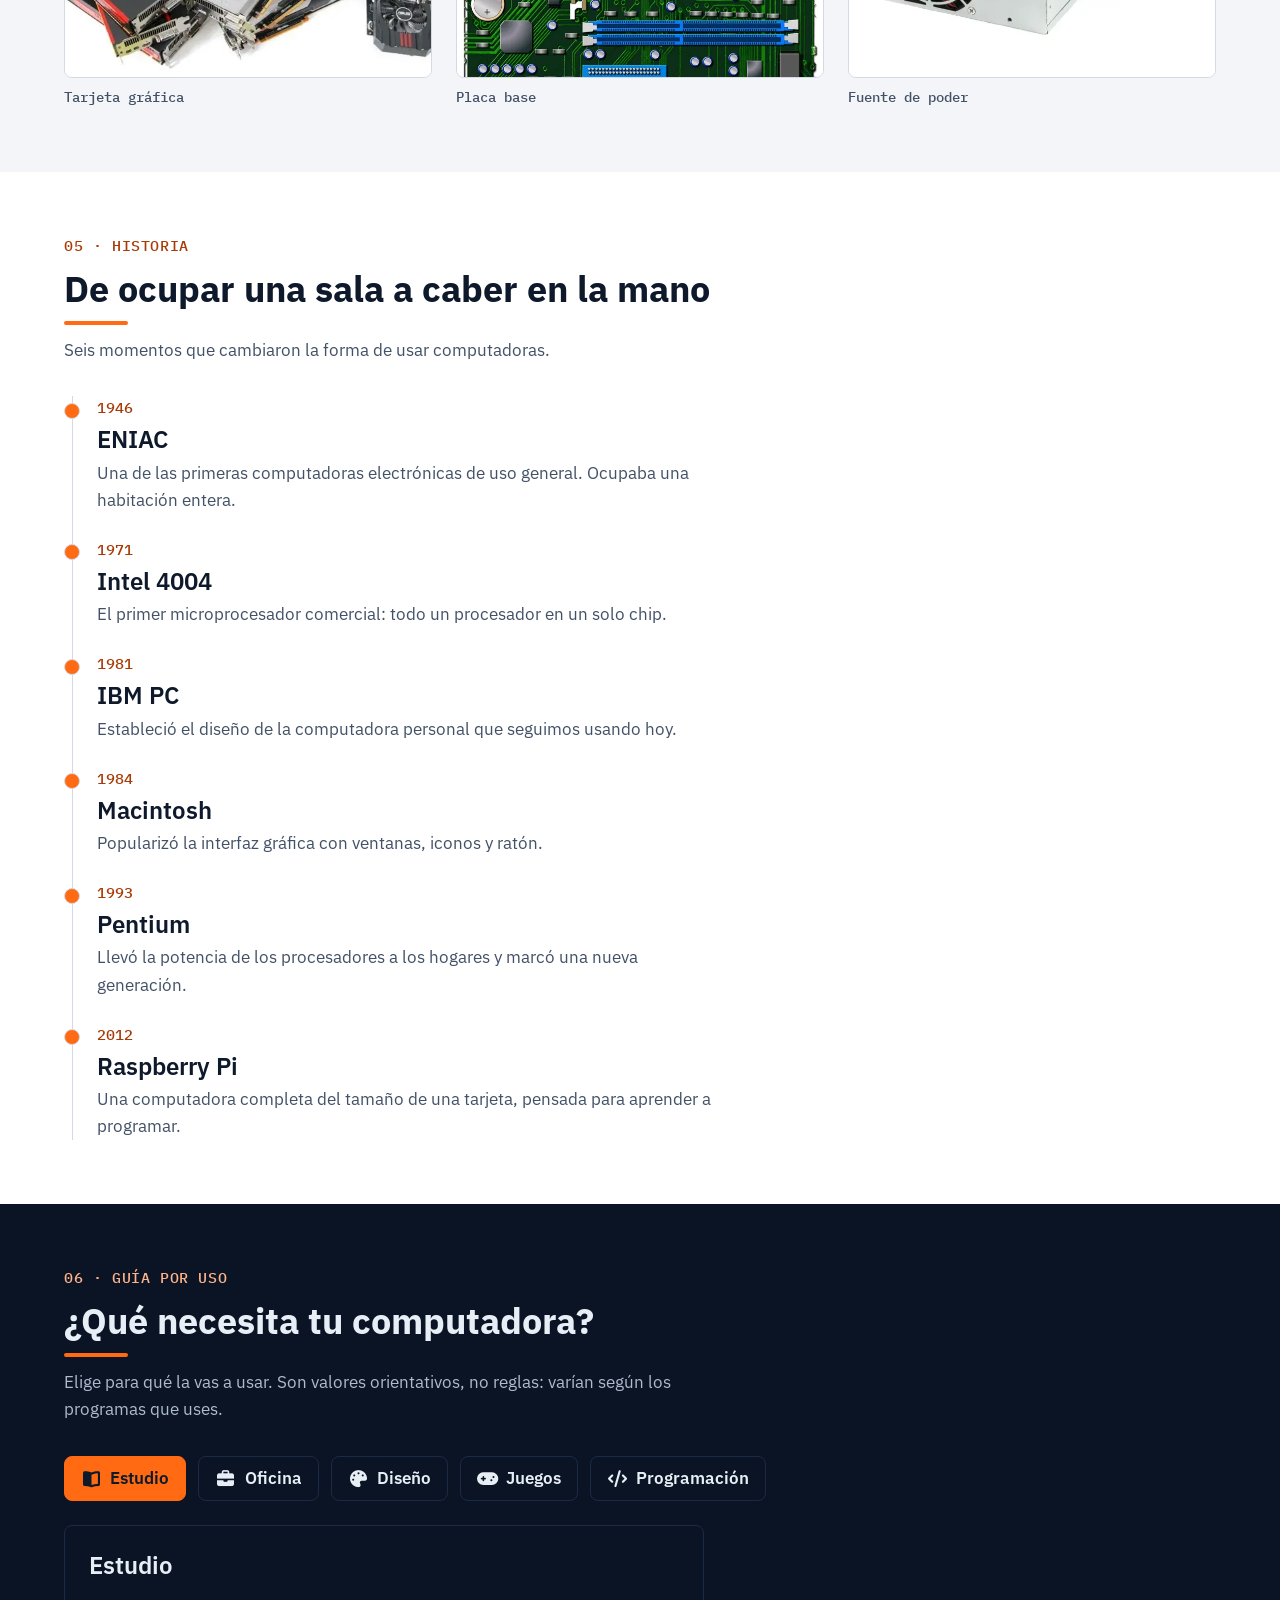
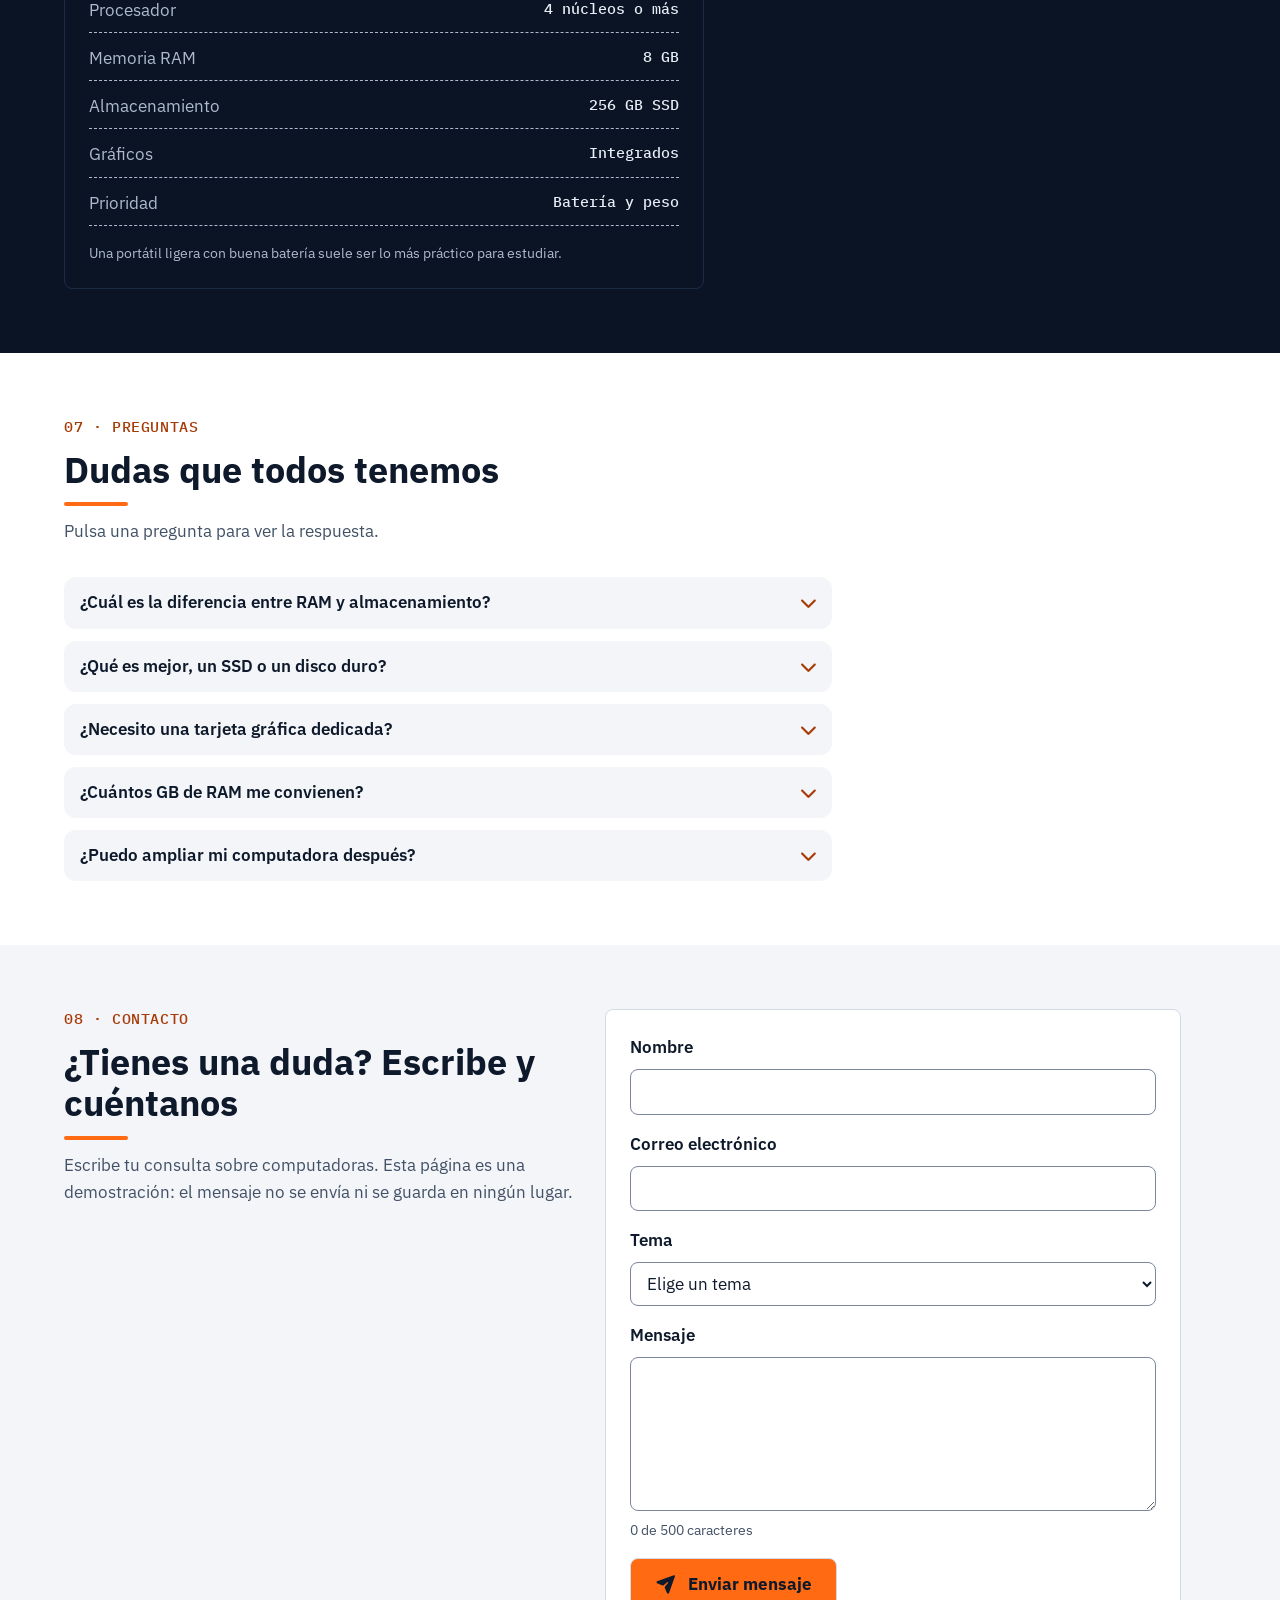
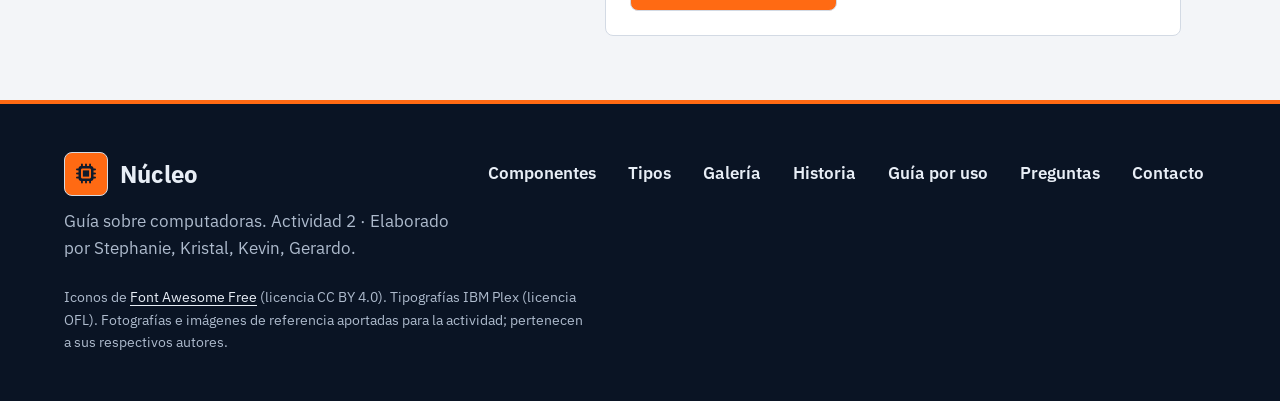
==== commit 06b75aa8: "correccion xd" ====
--- a/index.html
+++ b/index.html
@@ -556,7 +556,7 @@
           <span class="marca-logo"><i class="fa-solid fa-microchip" aria-hidden="true"></i></span>
           <span class="marca-nombre">Núcleo</span>
         </a>
-        <p>Guía sobre computadoras. Actividad 2 · Elaborado por Gerardo.</p>
+        <p>Guía sobre computadoras. Actividad 2 · Elaborado por Stephanie, Kristal, Kevin, Gerardo.</p>
       </div>
       <nav aria-label="Secciones">
         <ul class="pie-enlaces">
